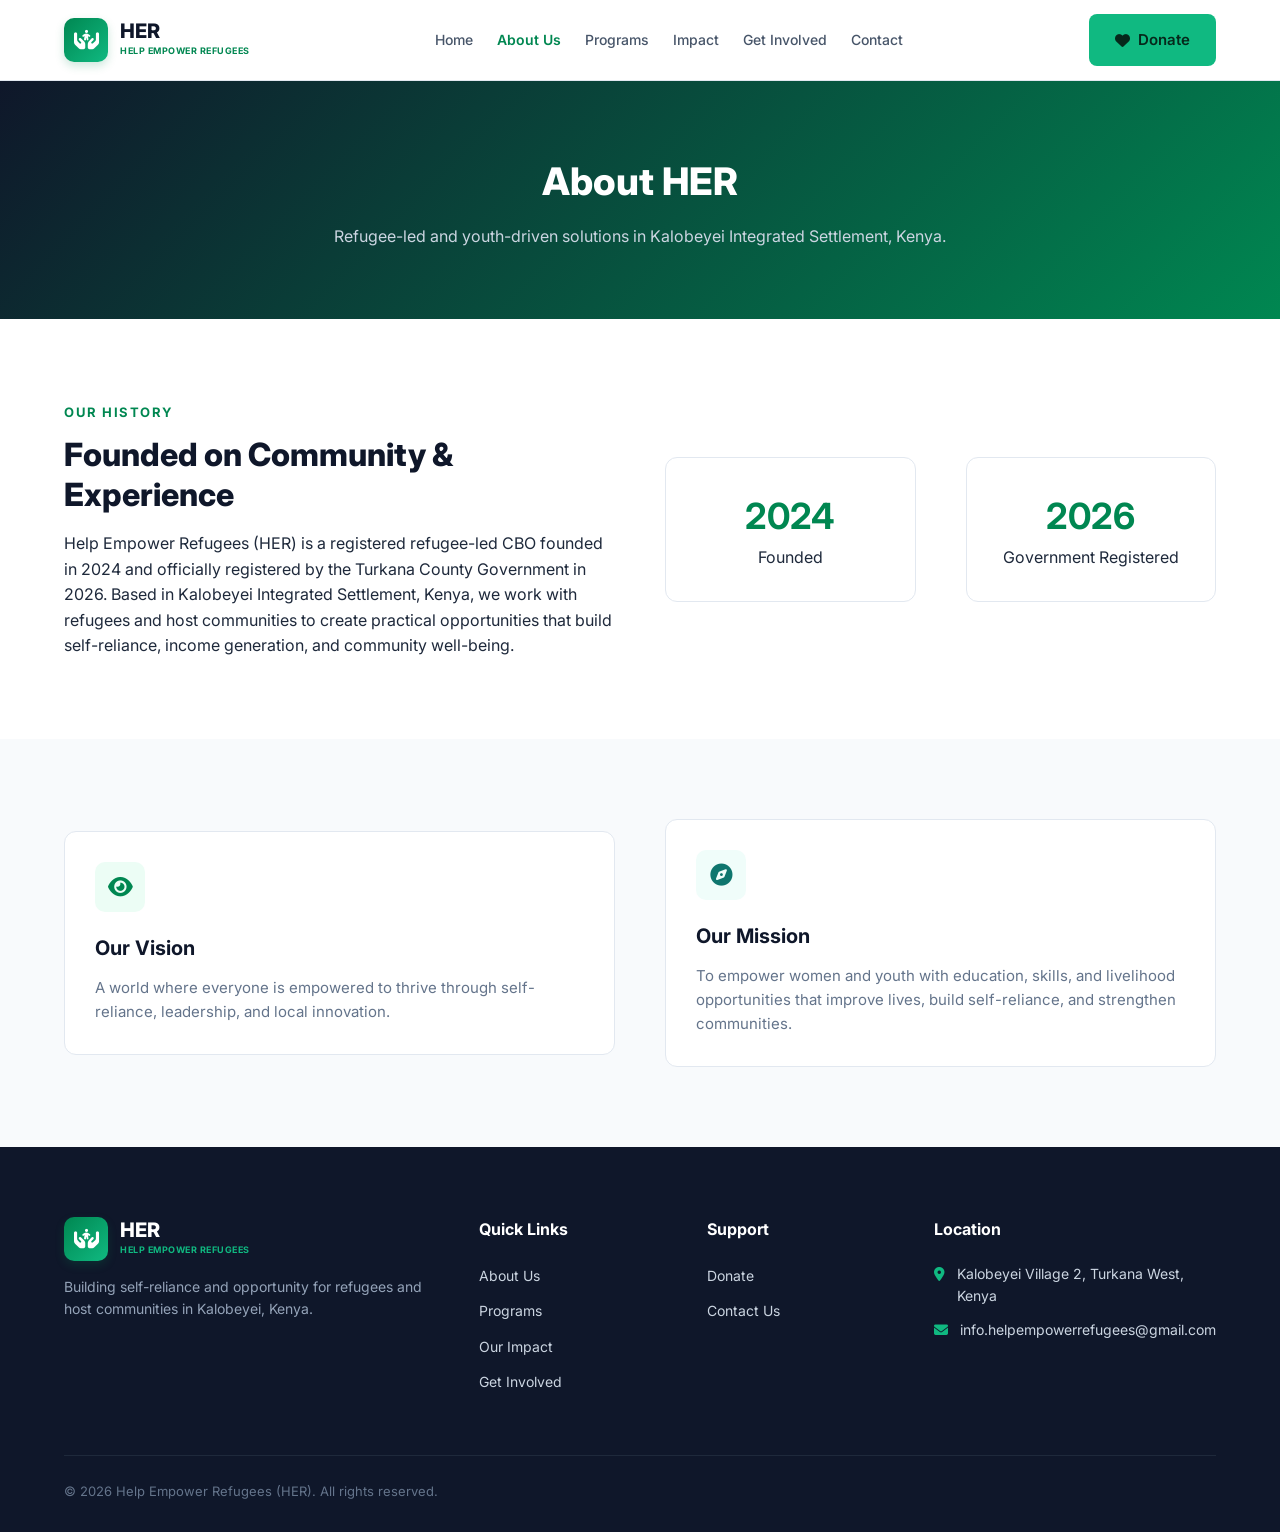
==== about.html @ a3bd5ae7 "Add files via upload New project added" ====
<!DOCTYPE html>
<html lang="en">
<head>
    <meta charset="UTF-8">
    <meta name="viewport" content="width=device-width, initial-scale=1.0">
    <title>About Us | Help Empower Refugees</title>
    <link rel="stylesheet" href="https://cdnjs.cloudflare.com/ajax/libs/font-awesome/6.4.0/css/all.min.css">
    <link href="https://fonts.googleapis.com/css2?family=Inter:wght@300;400;500;600;700;800&display=swap" rel="stylesheet">
    <link rel="stylesheet" href="css.css">
</head>
<body>

    <header class="navbar">
        <div class="container nav-container">
            <a href="index.html" class="logo">
                <div class="logo-icon"><i class="fa-solid fa-hands-holding-child"></i></div>
                <div class="logo-text"><strong>HER</strong><span>Help Empower Refugees</span></div>
            </a>
            <nav class="desktop-nav">
                <a href="index.html">Home</a>
                <a href="about.html" class="active">About Us</a>
                <a href="programs.html">Programs</a>
                <a href="impact.html">Impact</a>
                <a href="join.html">Get Involved</a>
                <a href="contact.html">Contact</a>
            </nav>
            <div class="nav-cta desktop-cta">
                <a href="donate.html" class="btn btn-accent"><i class="fa-solid fa-heart"></i> Donate</a>
            </div>
            <button id="menu-btn" class="menu-btn"><i class="fa-solid fa-bars"></i></button>
        </div>
    </header>

    <main>
        <div class="page-banner">
            <div class="container">
                <h1>About HER</h1>
                <p>Refugee-led and youth-driven solutions in Kalobeyei Integrated Settlement, Kenya.</p>
            </div>
        </div>

        <section class="section">
            <div class="container grid-2">
                <div>
                    <span class="section-label">Our History</span>
                    <h2>Founded on Community & Experience</h2>
                    <p>Help Empower Refugees (HER) is a registered refugee-led CBO founded in 2024 and officially registered by the Turkana County Government in 2026. Based in Kalobeyei Integrated Settlement, Kenya, we work with refugees and host communities to create practical opportunities that build self-reliance, income generation, and community well-being.</p>
                </div>
                <div class="grid-2">
                    <div class="card" style="text-align:center;">
                        <strong style="font-size:36px; color:#008751; display:block;">2024</strong>
                        <span>Founded</span>
                    </div>
                    <div class="card" style="text-align:center;">
                        <strong style="font-size:36px; color:#008751; display:block;">2026</strong>
                        <span>Government Registered</span>
                    </div>
                </div>
            </div>
        </section>

        <section class="section light-section">
            <div class="container grid-2">
                <div class="card">
                    <div class="card-icon green"><i class="fa-solid fa-eye"></i></div>
                    <h3>Our Vision</h3>
                    <p>A world where everyone is empowered to thrive through self-reliance, leadership, and local innovation.</p>
                </div>
                <div class="card">
                    <div class="card-icon teal"><i class="fa-solid fa-compass"></i></div>
                    <h3>Our Mission</h3>
                    <p>To empower women and youth with education, skills, and livelihood opportunities that improve lives, build self-reliance, and strengthen communities.</p>
                </div>
            </div>
        </section>
    </main>

     <footer>
        <div class="container">
            <div class="footer-grid">
                <div class="footer-col">
                    <div class="logo" style="margin-bottom: 15px;">
                        <div class="logo-icon"><i class="fa-solid fa-hands-holding-child"></i></div>
                        <div class="logo-text"><strong style="color:white;">HER</strong><span style="color:#10b981;">Help Empower Refugees</span></div>
                    </div>
                    <p>Building self-reliance and opportunity for refugees and host communities in Kalobeyei, Kenya.</p>
                </div>
                <div class="footer-col">
                    <h4>Quick Links</h4>
                    <ul class="footer-links">
                        <li><a href="about.html">About Us</a></li>
                        <li><a href="programs.html">Programs</a></li>
                        <li><a href="impact.html">Our Impact</a></li>
                        <li><a href="join-us.html">Get Involved</a></li>
                    </ul>
                </div>
                <div class="footer-col">
                    <h4>Support</h4>
                    <ul class="footer-links">
                        <li><a href="donate.html">Donate</a></li>
                        <li><a href="contact.html">Contact Us</a></li>
                    </ul>
                </div>
                <div class="footer-col">
                    <h4>Location</h4>
                    <div class="footer-contact-item"><i class="fa-solid fa-location-dot"></i> Kalobeyei Village 2, Turkana West, Kenya</div>
                    <div class="footer-contact-item"><i class="fa-solid fa-envelope"></i> info.helpempowerrefugees@gmail.com</div>
                </div>
            </div>
            <div class="footer-bottom">
                <p>&copy; 2026 Help Empower Refugees (HER). All rights reserved.</p>
            </div>
        </div>
    </footer>
    <script src="script.js"></script>
</body>
</html>
---- css.css ----
/* =========================================
   HER MULTI-PAGE STYLESHEET
   Theme: Deep Navy (#0f172a), Primary Green (#008751), Teal Accent (#10b981)
========================================= */

* {
    margin: 0;
    padding: 0;
    box-sizing: border-box;
}

html {
    scroll-behavior: smooth;
}

body {
    font-family: "Inter", -apple-system, BlinkMacSystemFont, sans-serif;
    color: #1e293b;
    background: #ffffff;
    line-height: 1.6;
    display: flex;
    flex-direction: column;
    min-height: 100vh;
}

main {
    flex: 1;
}

img {
    max-width: 100%;
    display: block;
}

a {
    text-decoration: none;
    color: inherit;
    transition: all 0.2s ease-in-out;
}

.container {
    width: 90%;
    max-width: 1200px;
    margin: 0 auto;
}

/* ---------- BUTTONS & BADGES ---------- */

.btn {
    display: inline-flex;
    align-items: center;
    justify-content: center;
    gap: 8px;
    padding: 12px 24px;
    border-radius: 8px;
    font-weight: 600;
    font-size: 15px;
    border: 2px solid transparent;
    cursor: pointer;
    transition: all 0.2s ease;
}

.btn-primary {
    background: #008751;
    color: #ffffff;
}

.btn-primary:hover {
    background: #006d41;
}

.btn-accent {
    background: #10b981;
    color: #06281b;
}

.btn-accent:hover {
    background: #059669;
    color: #ffffff;
}

.btn-outline {
    border-color: rgba(255, 255, 255, 0.4);
    color: #ffffff;
}

.btn-outline:hover {
    background: rgba(255, 255, 255, 0.15);
    border-color: #ffffff;
}

.btn-dark {
    background: #0f172a;
    color: #ffffff;
}

.btn-dark:hover {
    background: #1e293b;
}

.badge {
    display: inline-flex;
    align-items: center;
    gap: 8px;
    padding: 6px 14px;
    background: rgba(16, 185, 129, 0.15);
    border: 1px solid rgba(16, 185, 129, 0.3);
    border-radius: 20px;
    color: #a7f3d0;
    font-size: 13px;
    font-weight: 500;
    margin-bottom: 20px;
}

/* ---------- NAVBAR ---------- */

.navbar {
    position: sticky;
    top: 0;
    z-index: 1000;
    background: rgba(255, 255, 255, 0.95);
    backdrop-filter: blur(8px);
    border-bottom: 1px solid #e2e8f0;
}

.nav-container {
    height: 80px;
    display: flex;
    align-items: center;
    justify-content: space-between;
}

.logo {
    display: flex;
    align-items: center;
    gap: 12px;
}

.logo-icon {
    width: 44px;
    height: 44px;
    background: linear-gradient(135deg, #008751, #10b981);
    color: #ffffff;
    border-radius: 10px;
    display: flex;
    align-items: center;
    justify-content: center;
    font-size: 20px;
    box-shadow: 0 4px 10px rgba(0, 135, 81, 0.2);
}

.logo-text strong {
    display: block;
    font-size: 20px;
    font-weight: 800;
    color: #0f172a;
    line-height: 1;
}

.logo-text span {
    display: block;
    font-size: 9px;
    color: #008751;
    text-transform: uppercase;
    font-weight: 700;
    letter-spacing: 0.5px;
    margin-top: 3px;
}

.desktop-nav {
    display: flex;
    gap: 24px;
}

.desktop-nav a {
    font-size: 14px;
    color: #475569;
    font-weight: 500;
    padding: 6px 0;
}

.desktop-nav a:hover,
.desktop-nav a.active {
    color: #008751;
    font-weight: 600;
}

.nav-cta {
    display: flex;
    align-items: center;
    gap: 12px;
}

.menu-btn {
    display: none;
    background: none;
    border: none;
    font-size: 24px;
    color: #0f172a;
    cursor: pointer;
}

.mobile-menu {
    display: none;
    padding: 20px;
    background: #ffffff;
    border-top: 1px solid #e2e8f0;
}

.mobile-menu.active {
    display: flex;
    flex-direction: column;
    gap: 12px;
}

.mobile-menu a {
    font-size: 16px;
    color: #334155;
    padding: 8px 0;
    font-weight: 500;
}

.mobile-menu a.active {
    color: #008751;
    font-weight: 700;
}

/* ---------- PAGE HEADERS & HERO ---------- */

.page-banner {
    background: linear-gradient(135deg, #0f172a 0%, #008751 100%);
    color: #ffffff;
    padding: 70px 0;
    text-align: center;
}

.page-banner h1 {
    font-size: 38px;
    font-weight: 800;
    margin-bottom: 12px;
}

.page-banner p {
    color: #cbd5e1;
    max-width: 650px;
    margin: 0 auto;
    font-size: 16px;
}

.hero {
    position: relative;
    min-height: 80vh;
    display: flex;
    align-items: center;
    color: #ffffff;
    overflow: hidden;
}

.hero-background {
    position: absolute;
    inset: 0;
}

.hero-background img {
    width: 100%;
    height: 100%;
    object-fit: cover;
}

.hero-overlay {
    position: absolute;
    inset: 0;
    background: linear-gradient(135deg, rgba(15, 23, 42, 0.92) 0%, rgba(0, 135, 81, 0.8) 100%);
}

.hero-content {
    position: relative;
    z-index: 2;
    padding: 80px 0;
}

.hero h1 {
    max-width: 800px;
    font-size: clamp(38px, 5.5vw, 60px);
    line-height: 1.15;
    font-weight: 800;
    margin-bottom: 24px;
}

.hero h1 span {
    color: #6ee7b7;
}

.hero p {
    max-width: 650px;
    color: #cbd5e1;
    font-size: 18px;
    margin-bottom: 32px;
}

.hero-buttons {
    display: flex;
    gap: 16px;
    flex-wrap: wrap;
}

/* ---------- SECTIONS ---------- */

.section {
    padding: 80px 0;
}

.light-section {
    background: #f8fafc;
}

.section-heading {
    text-align: center;
    max-width: 700px;
    margin: 0 auto 50px;
}

.section-label {
    color: #008751;
    font-size: 13px;
    font-weight: 700;
    text-transform: uppercase;
    letter-spacing: 1.5px;
}

h2 {
    color: #0f172a;
    font-size: 32px;
    font-weight: 800;
    margin: 10px 0 16px;
    line-height: 1.25;
}

.section-heading p {
    color: #64748b;
    font-size: 16px;
}

.grid-2 {
    display: grid;
    grid-template-columns: repeat(2, 1fr);
    gap: 50px;
    align-items: center;
}

.grid-3 {
    display: grid;
    grid-template-columns: repeat(3, 1fr);
    gap: 30px;
}

.grid-4 {
    display: grid;
    grid-template-columns: repeat(4, 1fr);
    gap: 24px;
}

/* ---------- CARDS & UI COMPONENTS ---------- */

.card {
    background: #ffffff;
    border: 1px solid #e2e8f0;
    border-radius: 12px;
    padding: 30px;
    transition: all 0.3s ease;
}

.card:hover {
    box-shadow: 0 10px 30px rgba(0, 0, 0, 0.08);
    transform: translateY(-4px);
    border-color: #008751;
}

.card-icon {
    width: 50px;
    height: 50px;
    border-radius: 10px;
    display: flex;
    align-items: center;
    justify-content: center;
    font-size: 22px;
    margin-bottom: 20px;
}

.card-icon.green { background: #ecfdf5; color: #008751; }
.card-icon.teal { background: #f0fdfa; color: #0f766e; }
.card-icon.blue { background: #eff6ff; color: #2563eb; }

.card h3 {
    color: #0f172a;
    font-size: 20px;
    margin-bottom: 12px;
}

.card p {
    color: #64748b;
    font-size: 15px;
}

/* ---------- IMPACT STATS ---------- */

.impact-banner {
    background: #0f172a;
    color: #ffffff;
    padding: 60px 0;
}

.stat-item {
    text-align: center;
}

.stat-item strong {
    display: block;
    font-size: 42px;
    font-weight: 800;
    color: #6ee7b7;
    line-height: 1;
    margin-bottom: 8px;
}

.stat-item span {
    color: #94a3b8;
    font-size: 13px;
    text-transform: uppercase;
    letter-spacing: 1px;
    font-weight: 600;
}

/* ---------- DONATION & FORM STYLES ---------- */

.form-box {
    background: #ffffff;
    border: 1px solid #e2e8f0;
    border-radius: 12px;
    padding: 32px;
    box-shadow: 0 4px 20px rgba(0,0,0,0.05);
}

.form-group {
    margin-bottom: 20px;
}

.form-group label {
    display: block;
    font-size: 14px;
    font-weight: 600;
    color: #334155;
    margin-bottom: 8px;
}

.form-control {
    width: 100%;
    padding: 12px 16px;
    border: 1px solid #cbd5e1;
    border-radius: 8px;
    font-family: inherit;
    font-size: 15px;
    transition: border-color 0.2s;
}

.form-control:focus {
    outline: none;
    border-color: #008751;
}

.donation-presets {
    display: grid;
    grid-template-columns: repeat(4, 1fr);
    gap: 12px;
    margin-bottom: 20px;
}

.preset-btn {
    padding: 12px;
    border: 1px solid #cbd5e1;
    background: #ffffff;
    border-radius: 8px;
    font-weight: 700;
    cursor: pointer;
    transition: all 0.2s;
}

.preset-btn:hover,
.preset-btn.active {
    background: #008751;
    color: #ffffff;
    border-color: #008751;
}

/* ---------- FOOTER ---------- */

footer {
    background: #0f172a;
    color: #ffffff;
    padding: 70px 0 30px;
    margin-top: auto;
}

.footer-grid {
    display: grid;
    grid-template-columns: 2fr 1fr 1fr 1.5fr;
    gap: 40px;
    margin-bottom: 50px;
}

.footer-col h4 {
    color: #ffffff;
    font-size: 16px;
    margin-bottom: 20px;
}

.footer-col p {
    color: #94a3b8;
    font-size: 14px;
    margin-top: 12px;
}

.footer-links {
    list-style: none;
}

.footer-links li {
    margin-bottom: 10px;
}

.footer-links a {
    color: #cbd5e1;
    font-size: 14px;
}

.footer-links a:hover {
    color: #6ee7b7;
}

.footer-contact-item {
    display: flex;
    gap: 12px;
    color: #cbd5e1;
    font-size: 14px;
    margin-bottom: 12px;
}

.footer-contact-item i {
    color: #10b981;
    margin-top: 4px;
}

.footer-bottom {
    border-top: 1px solid #1e293b;
    padding-top: 25px;
    display: flex;
    justify-content: space-between;
    font-size: 13px;
    color: #64748b;
}

/* ---------- RESPONSIVE DESIGN ---------- */

@media (max-width: 992px) {
    .grid-4 { grid-template-columns: repeat(2, 1fr); }
    .grid-3 { grid-template-columns: repeat(2, 1fr); }
    .grid-2 { grid-template-columns: 1fr; }
    .footer-grid { grid-template-columns: 1fr 1fr; }
}

@media (max-width: 768px) {
    .desktop-nav, .desktop-cta { display: none; }
    .menu-btn { display: block; }
    .grid-3, .grid-2 { grid-template-columns: 1fr; }
    .footer-grid { grid-template-columns: 1fr; }
    .hero-buttons { flex-direction: column; }
    .hero-buttons .btn { width: 100%; }
    .donation-presets { grid-template-columns: repeat(2, 1fr); }
}
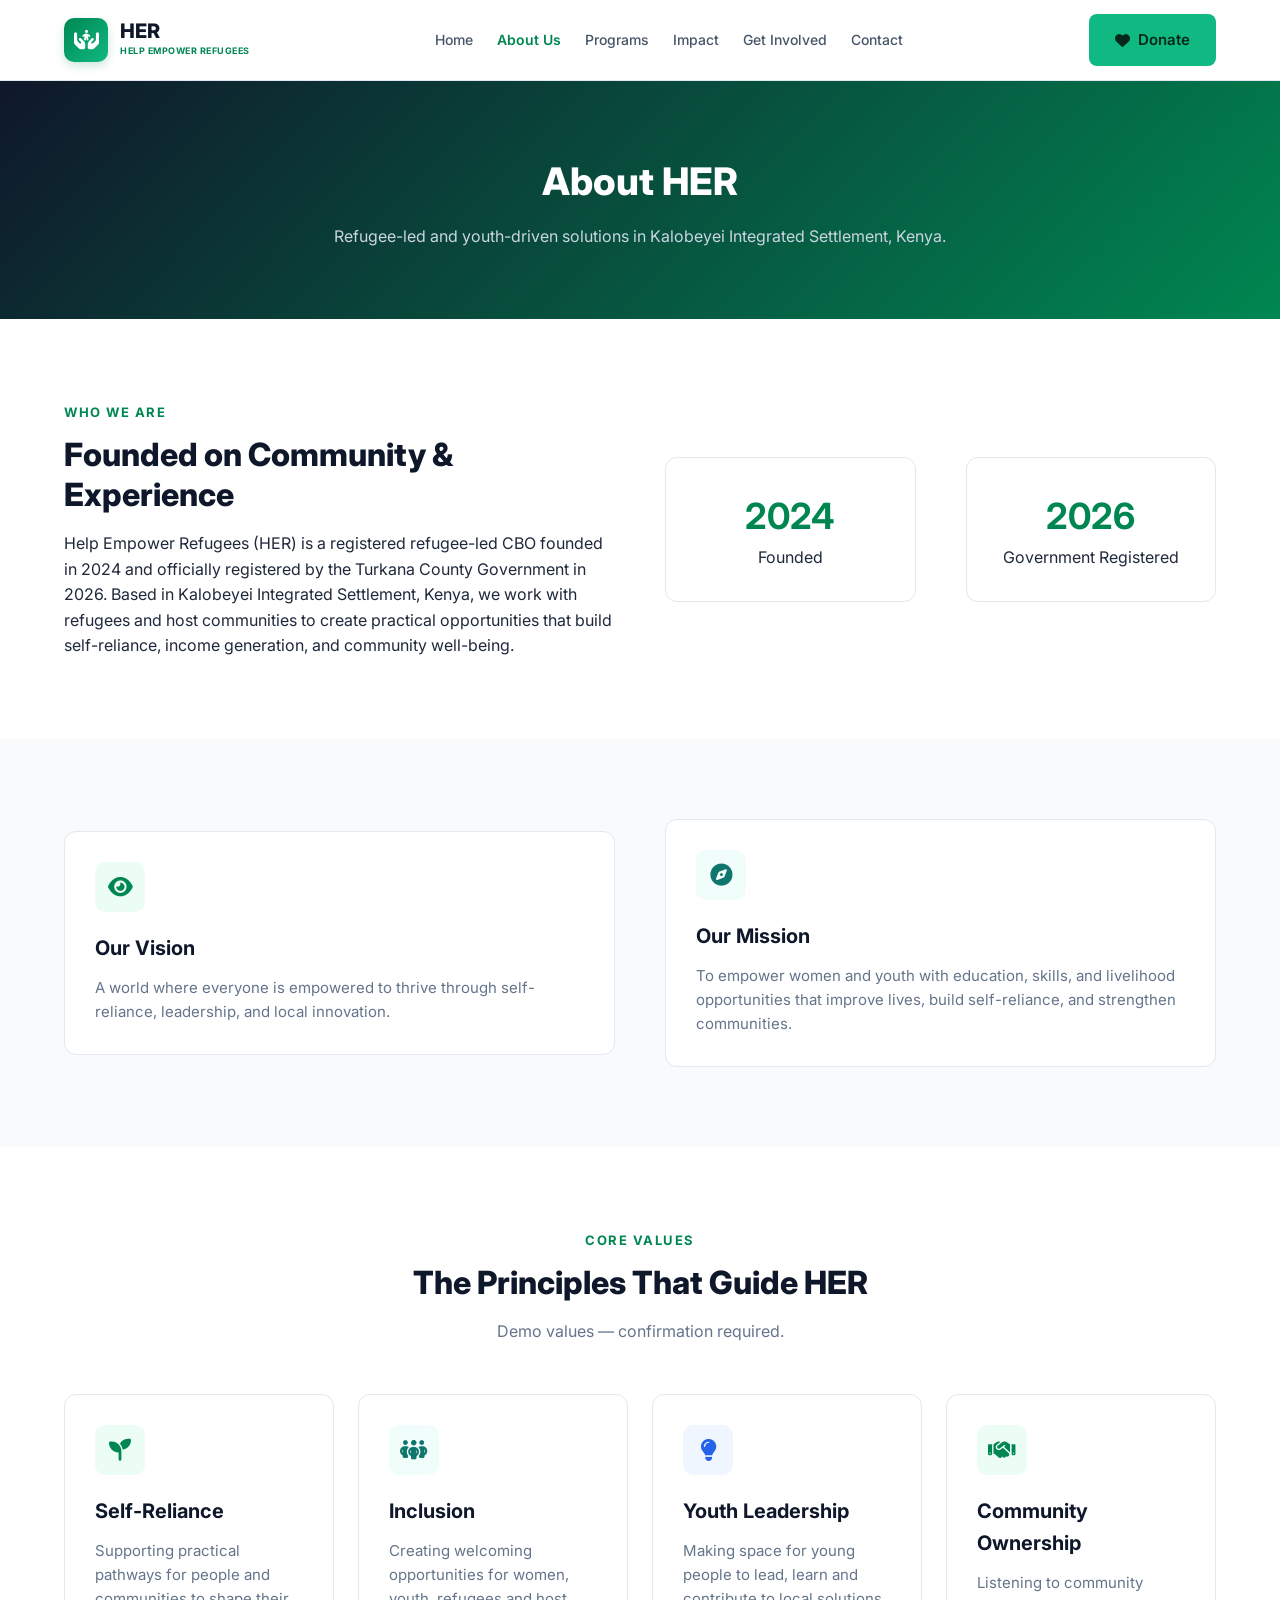
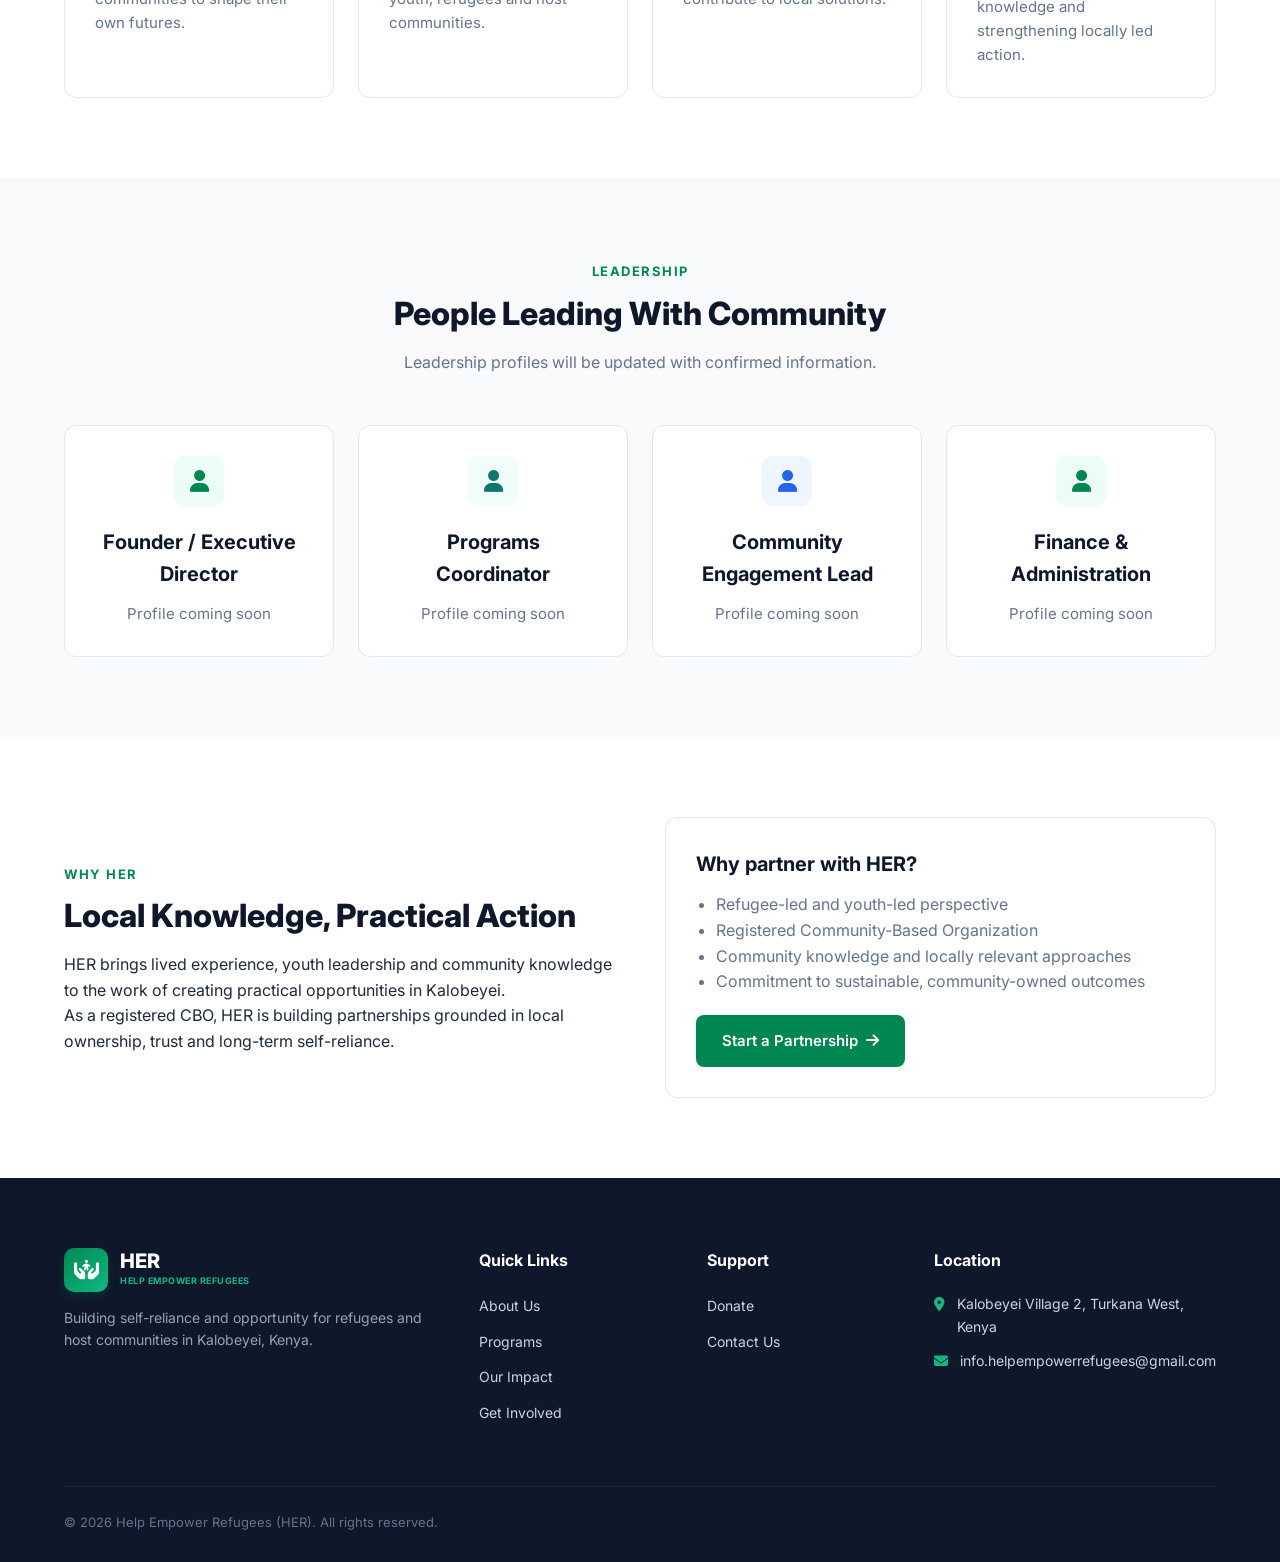
==== commit 6e626ba5: "Updated about page sections" ====
--- a/about.html
+++ b/about.html
@@ -42,8 +42,8 @@
         <section class="section">
             <div class="container grid-2">
                 <div>
-                    <span class="section-label">Our History</span>
-                    <h2>Founded on Community & Experience</h2>
+                    <span class="section-label">Who We Are</span>
+                    <h2>Founded on Community & Experience</h2>
                     <p>Help Empower Refugees (HER) is a registered refugee-led CBO founded in 2024 and officially registered by the Turkana County Government in 2026. Based in Kalobeyei Integrated Settlement, Kenya, we work with refugees and host communities to create practical opportunities that build self-reliance, income generation, and community well-being.</p>
                 </div>
                 <div class="grid-2">
@@ -59,7 +59,7 @@
             </div>
         </section>
 
-        <section class="section light-section">
+        <section class="section light-section">
             <div class="container grid-2">
                 <div class="card">
                     <div class="card-icon green"><i class="fa-solid fa-eye"></i></div>
@@ -72,8 +72,61 @@
                     <p>To empower women and youth with education, skills, and livelihood opportunities that improve lives, build self-reliance, and strengthen communities.</p>
                 </div>
             </div>
-        </section>
-    </main>
+        </section>
+
+        <section class="section">
+            <div class="container">
+                <div class="section-heading">
+                    <span class="section-label">Core Values</span>
+                    <h2>The Principles That Guide HER</h2>
+                    <p>Demo values — confirmation required.</p>
+                </div>
+                <div class="grid-4">
+                    <article class="card"><div class="card-icon green"><i class="fa-solid fa-seedling"></i></div><h3>Self-Reliance</h3><p>Supporting practical pathways for people and communities to shape their own futures.</p></article>
+                    <article class="card"><div class="card-icon teal"><i class="fa-solid fa-people-group"></i></div><h3>Inclusion</h3><p>Creating welcoming opportunities for women, youth, refugees and host communities.</p></article>
+                    <article class="card"><div class="card-icon blue"><i class="fa-solid fa-lightbulb"></i></div><h3>Youth Leadership</h3><p>Making space for young people to lead, learn and contribute to local solutions.</p></article>
+                    <article class="card"><div class="card-icon green"><i class="fa-solid fa-handshake"></i></div><h3>Community Ownership</h3><p>Listening to community knowledge and strengthening locally led action.</p></article>
+                </div>
+            </div>
+        </section>
+
+        <section class="section light-section">
+            <div class="container">
+                <div class="section-heading">
+                    <span class="section-label">Leadership</span>
+                    <h2>People Leading With Community</h2>
+                    <p>Leadership profiles will be updated with confirmed information.</p>
+                </div>
+                <div class="grid-4">
+                    <article class="card" style="text-align:center;"><div class="card-icon green" style="margin:0 auto 20px;"><i class="fa-solid fa-user"></i></div><h3>Founder / Executive Director</h3><p>Profile coming soon</p></article>
+                    <article class="card" style="text-align:center;"><div class="card-icon teal" style="margin:0 auto 20px;"><i class="fa-solid fa-user"></i></div><h3>Programs Coordinator</h3><p>Profile coming soon</p></article>
+                    <article class="card" style="text-align:center;"><div class="card-icon blue" style="margin:0 auto 20px;"><i class="fa-solid fa-user"></i></div><h3>Community Engagement Lead</h3><p>Profile coming soon</p></article>
+                    <article class="card" style="text-align:center;"><div class="card-icon green" style="margin:0 auto 20px;"><i class="fa-solid fa-user"></i></div><h3>Finance &amp; Administration</h3><p>Profile coming soon</p></article>
+                </div>
+            </div>
+        </section>
+
+        <section class="section">
+            <div class="container grid-2">
+                <div>
+                    <span class="section-label">Why HER</span>
+                    <h2>Local Knowledge, Practical Action</h2>
+                    <p>HER brings lived experience, youth leadership and community knowledge to the work of creating practical opportunities in Kalobeyei.</p>
+                    <p>As a registered CBO, HER is building partnerships grounded in local ownership, trust and long-term self-reliance.</p>
+                </div>
+                <div class="card">
+                    <h3>Why partner with HER?</h3>
+                    <ul style="padding-left:20px; color:#64748b;">
+                        <li>Refugee-led and youth-led perspective</li>
+                        <li>Registered Community-Based Organization</li>
+                        <li>Community knowledge and locally relevant approaches</li>
+                        <li>Commitment to sustainable, community-owned outcomes</li>
+                    </ul>
+                    <a href="contact.html" class="btn btn-primary" style="margin-top:20px;">Start a Partnership <i class="fa-solid fa-arrow-right"></i></a>
+                </div>
+            </div>
+        </section>
+    </main>
 
      <footer>
         <div class="container">
@@ -114,4 +167,4 @@
     </footer>
     <script src="script.js"></script>
 </body>
-</html>+</html>
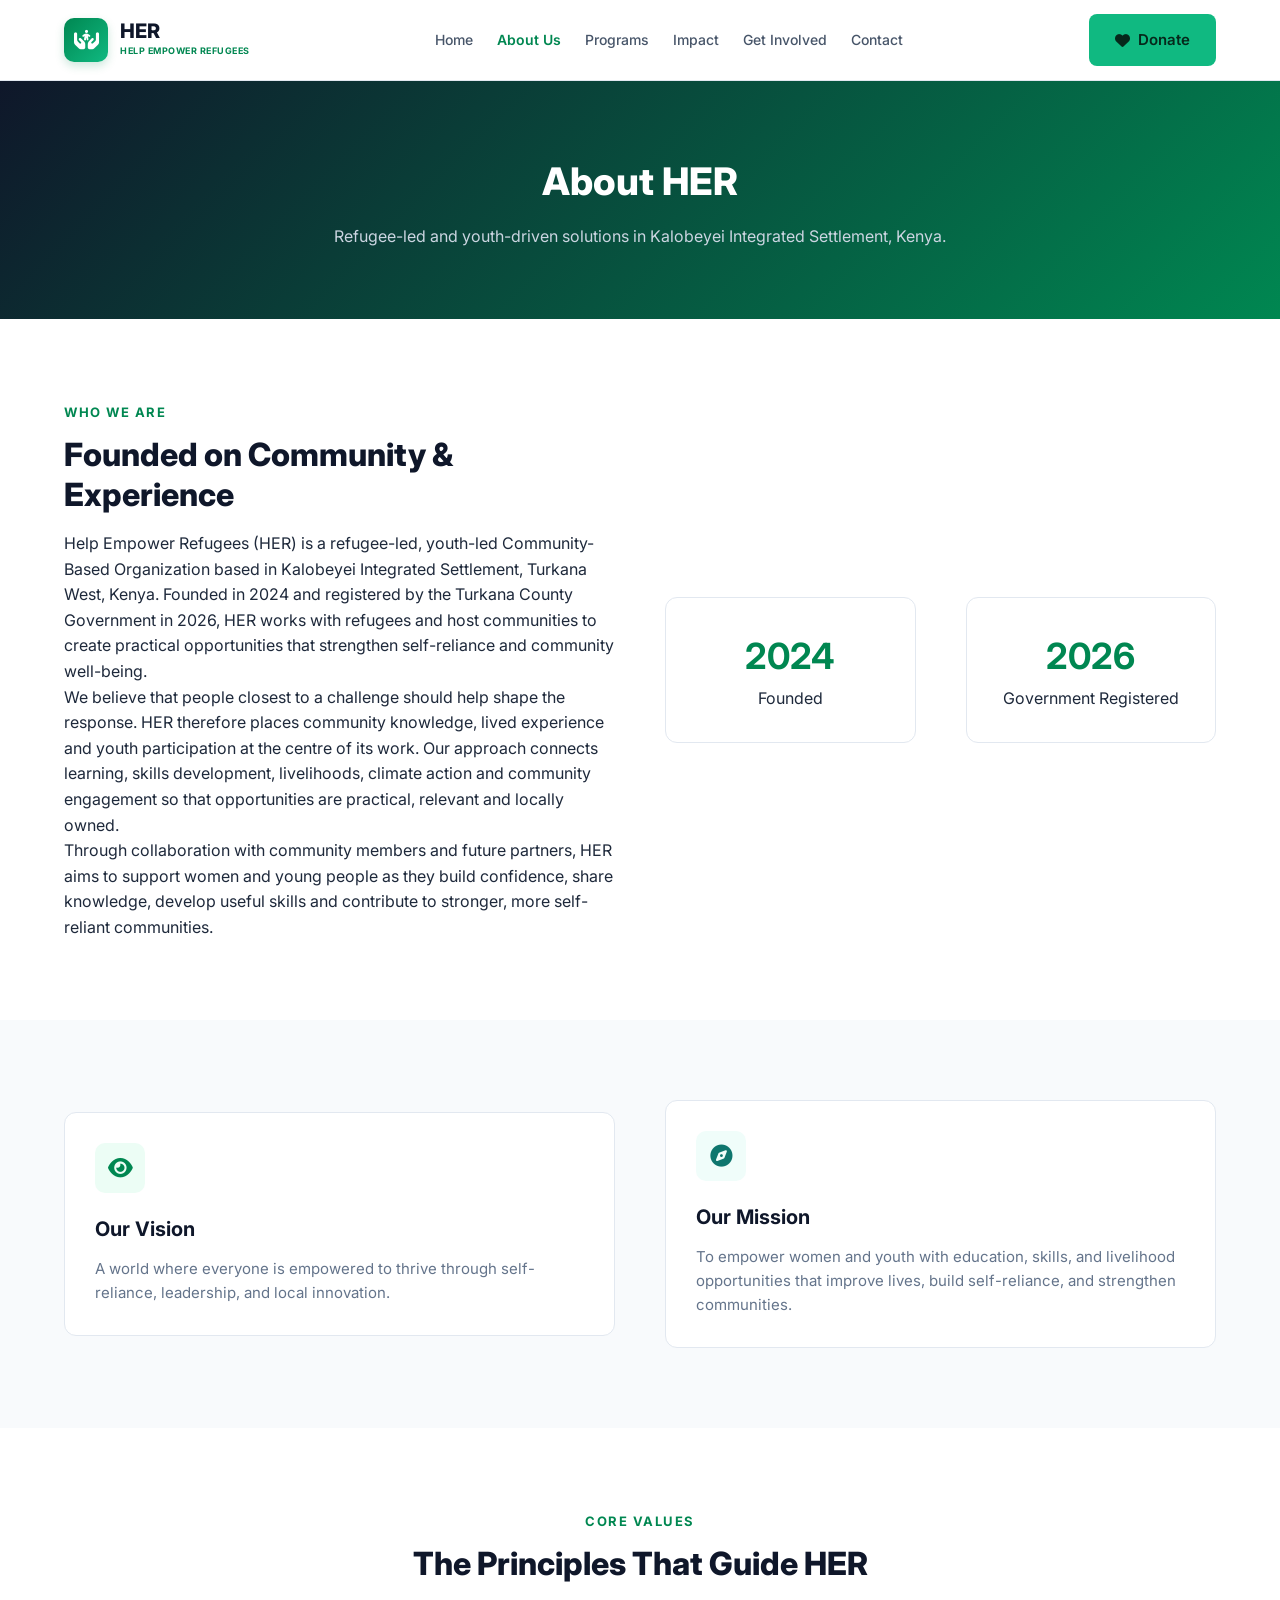
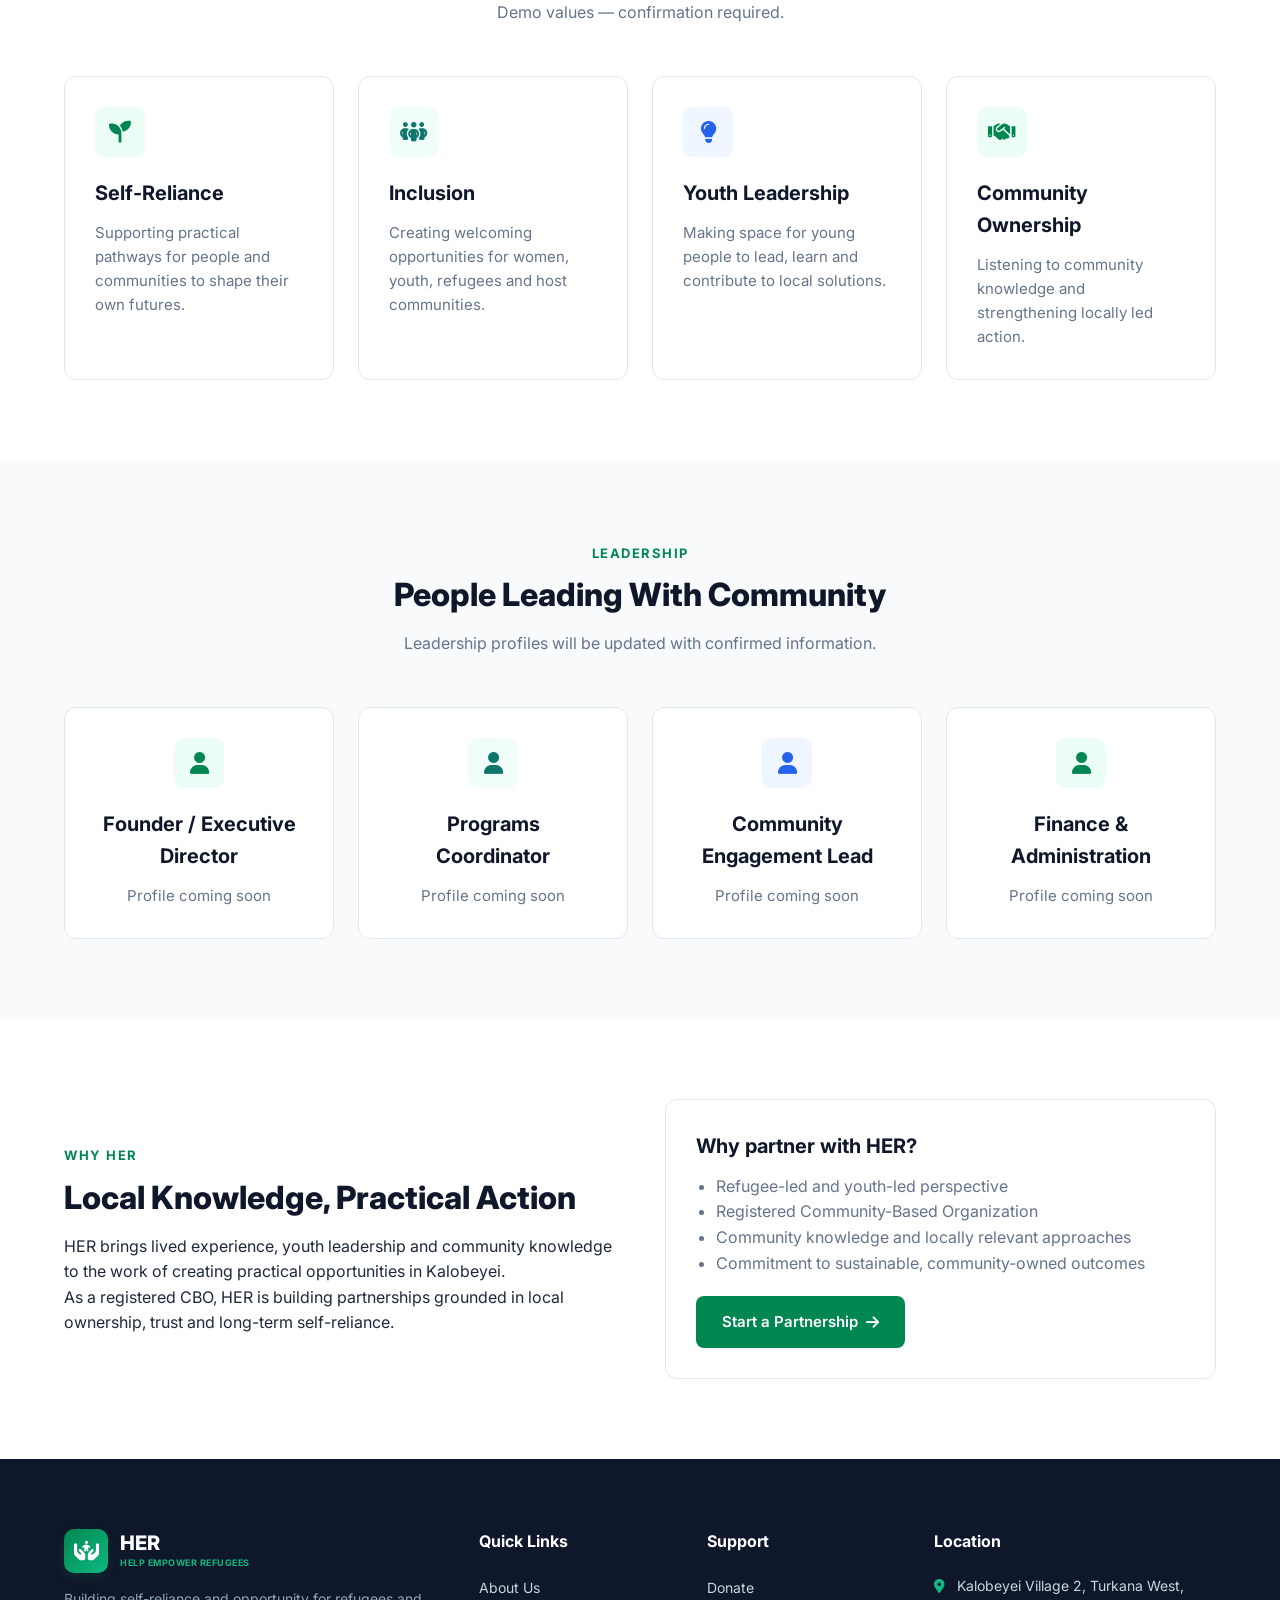
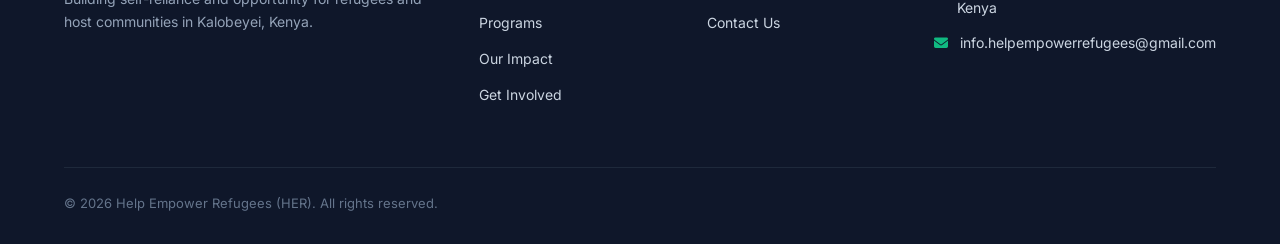
==== commit 2e0fdd3c: "increase about page content" ====
--- a/about.html
+++ b/about.html
@@ -44,7 +44,9 @@
                 <div>
                     <span class="section-label">Who We Are</span>
                     <h2>Founded on Community & Experience</h2>
-                    <p>Help Empower Refugees (HER) is a registered refugee-led CBO founded in 2024 and officially registered by the Turkana County Government in 2026. Based in Kalobeyei Integrated Settlement, Kenya, we work with refugees and host communities to create practical opportunities that build self-reliance, income generation, and community well-being.</p>
+                    <p>Help Empower Refugees (HER) is a refugee-led, youth-led Community-Based Organization based in Kalobeyei Integrated Settlement, Turkana West, Kenya. Founded in 2024 and registered by the Turkana County Government in 2026, HER works with refugees and host communities to create practical opportunities that strengthen self-reliance and community well-being.</p>
+                    <p>We believe that people closest to a challenge should help shape the response. HER therefore places community knowledge, lived experience and youth participation at the centre of its work. Our approach connects learning, skills development, livelihoods, climate action and community engagement so that opportunities are practical, relevant and locally owned.</p>
+                    <p>Through collaboration with community members and future partners, HER aims to support women and young people as they build confidence, share knowledge, develop useful skills and contribute to stronger, more self-reliant communities.</p>
                 </div>
                 <div class="grid-2">
                     <div class="card" style="text-align:center;">
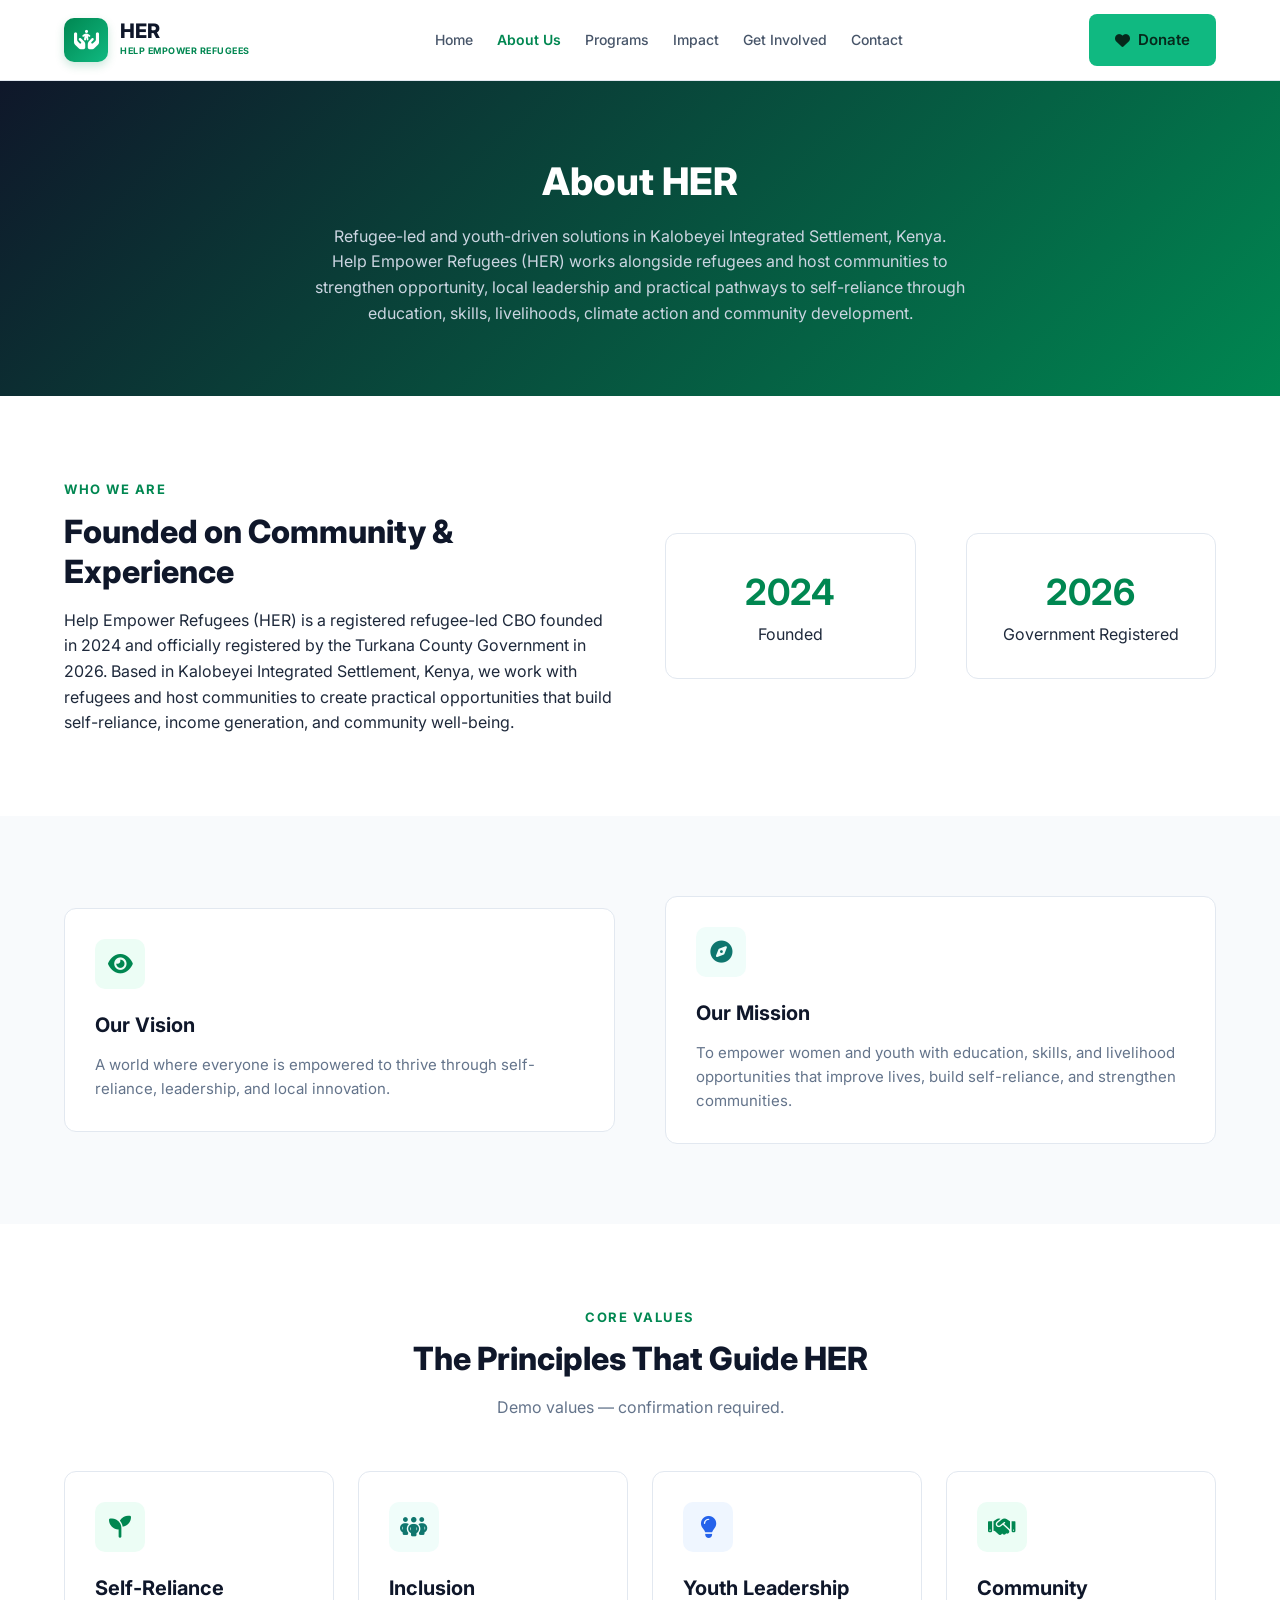
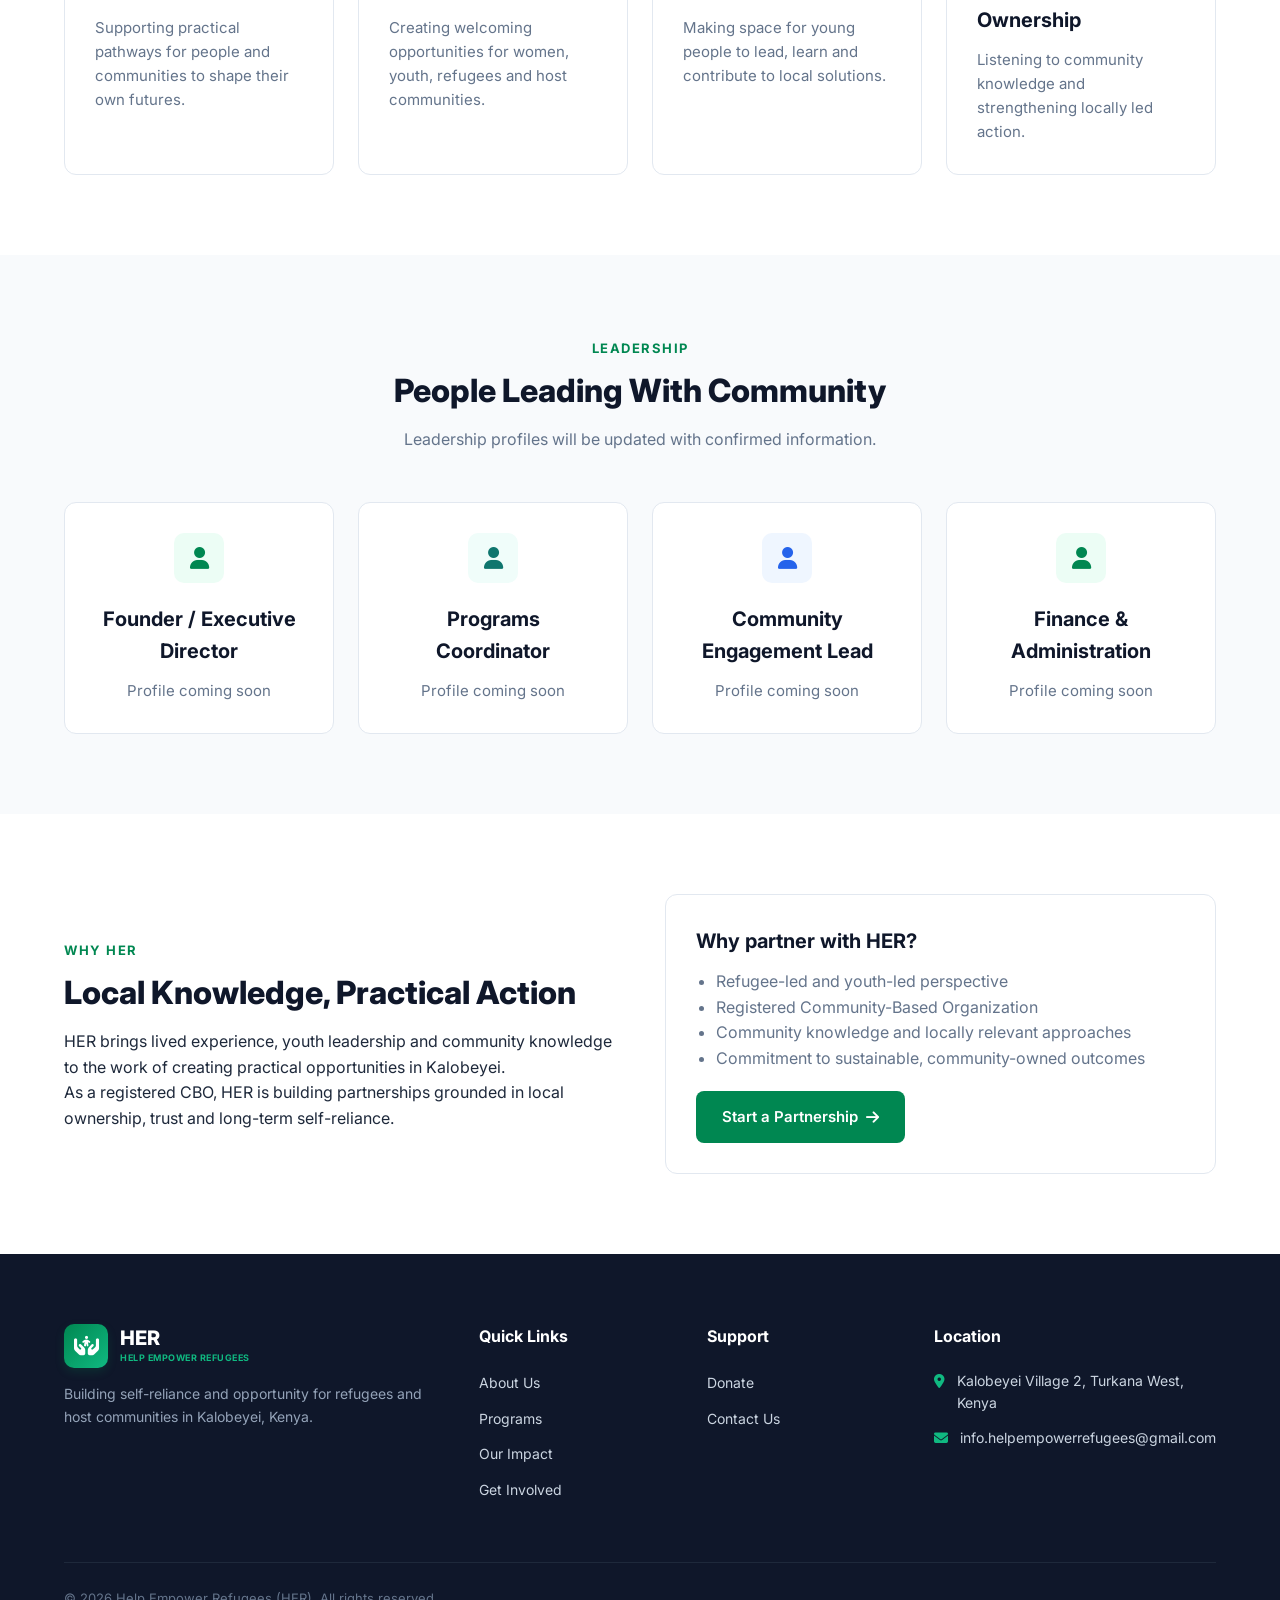
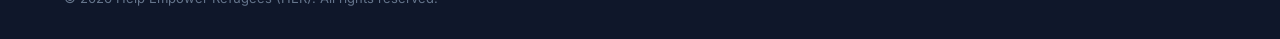
==== commit ff4b14dc: "revert and correct content increment in about page" ====
--- a/about.html
+++ b/about.html
@@ -34,8 +34,9 @@
     <main>
         <div class="page-banner">
             <div class="container">
-                <h1>About HER</h1>
-                <p>Refugee-led and youth-driven solutions in Kalobeyei Integrated Settlement, Kenya.</p>
+                <h1>About HER</h1>
+                <p>Refugee-led and youth-driven solutions in Kalobeyei Integrated Settlement, Kenya.</p>
+                <p>Help Empower Refugees (HER) works alongside refugees and host communities to strengthen opportunity, local leadership and practical pathways to self-reliance through education, skills, livelihoods, climate action and community development.</p>
             </div>
         </div>
 
@@ -44,9 +45,7 @@
                 <div>
                     <span class="section-label">Who We Are</span>
                     <h2>Founded on Community & Experience</h2>
-                    <p>Help Empower Refugees (HER) is a refugee-led, youth-led Community-Based Organization based in Kalobeyei Integrated Settlement, Turkana West, Kenya. Founded in 2024 and registered by the Turkana County Government in 2026, HER works with refugees and host communities to create practical opportunities that strengthen self-reliance and community well-being.</p>
-                    <p>We believe that people closest to a challenge should help shape the response. HER therefore places community knowledge, lived experience and youth participation at the centre of its work. Our approach connects learning, skills development, livelihoods, climate action and community engagement so that opportunities are practical, relevant and locally owned.</p>
-                    <p>Through collaboration with community members and future partners, HER aims to support women and young people as they build confidence, share knowledge, develop useful skills and contribute to stronger, more self-reliant communities.</p>
+                    <p>Help Empower Refugees (HER) is a registered refugee-led CBO founded in 2024 and officially registered by the Turkana County Government in 2026. Based in Kalobeyei Integrated Settlement, Kenya, we work with refugees and host communities to create practical opportunities that build self-reliance, income generation, and community well-being.</p>
                 </div>
                 <div class="grid-2">
                     <div class="card" style="text-align:center;">
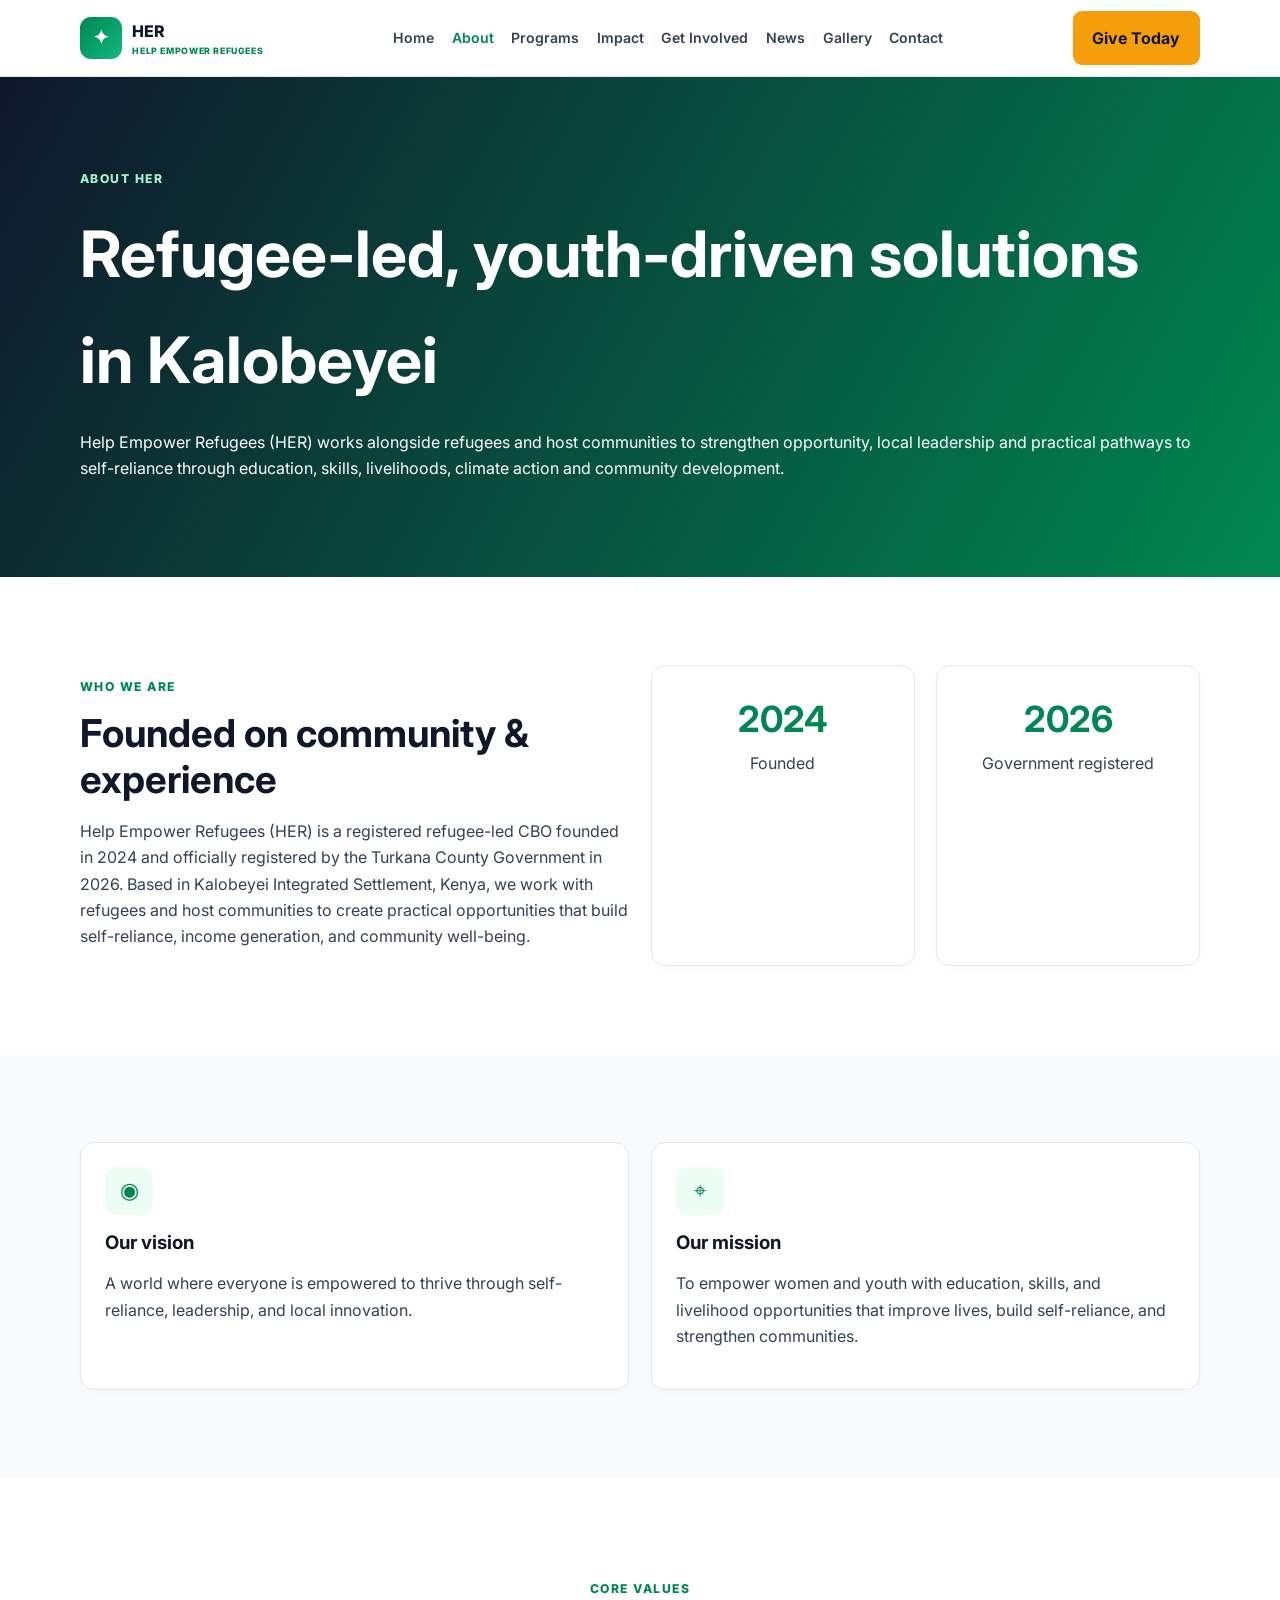
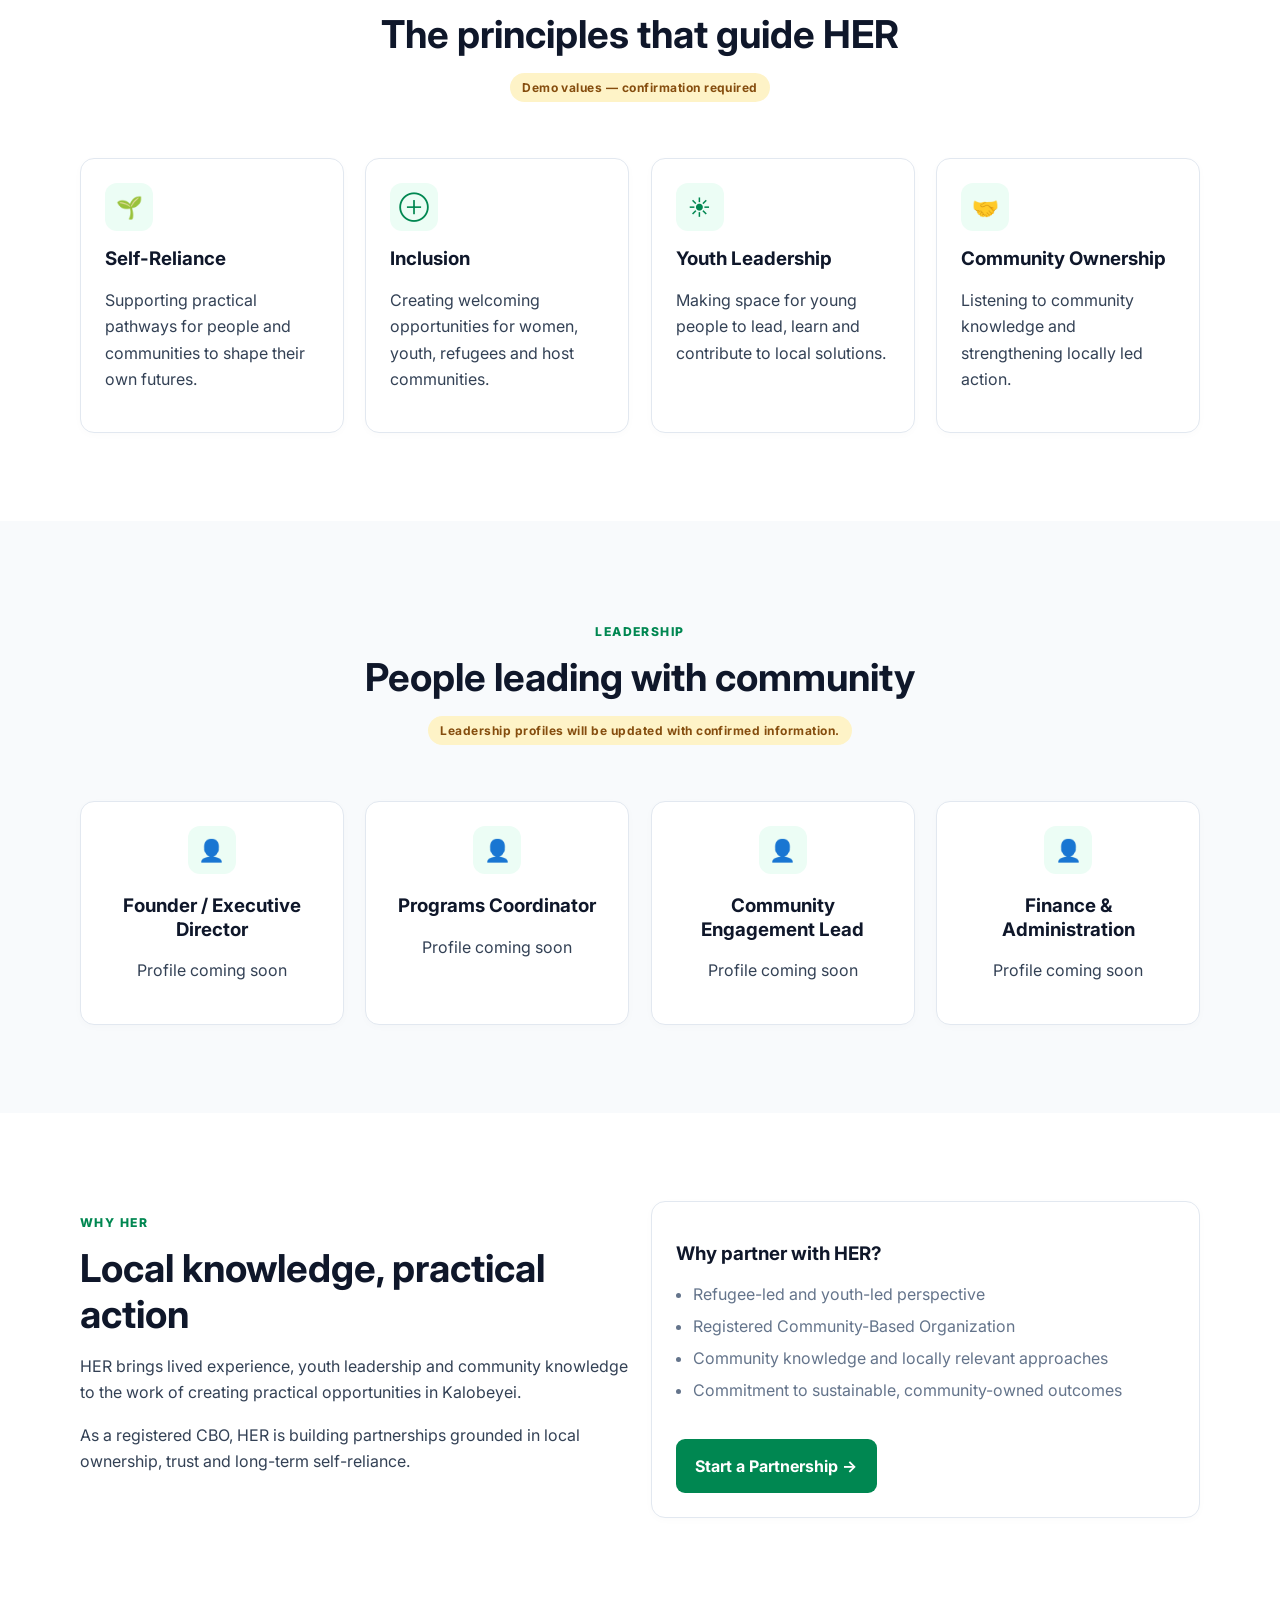
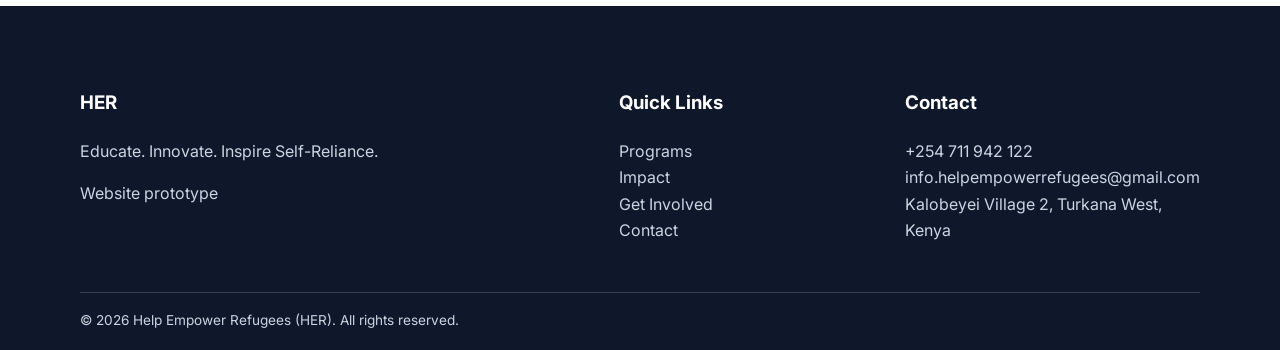
==== commit f0ee15ae: "Finish migrating all pages to the current design system; remove legacy files - about.html and contac" ====
--- a/about.html
+++ b/about.html
@@ -1,171 +1,156 @@
-<!DOCTYPE html>
-<html lang="en">
-<head>
-    <meta charset="UTF-8">
-    <meta name="viewport" content="width=device-width, initial-scale=1.0">
-    <title>About Us | Help Empower Refugees</title>
-    <link rel="stylesheet" href="https://cdnjs.cloudflare.com/ajax/libs/font-awesome/6.4.0/css/all.min.css">
-    <link href="https://fonts.googleapis.com/css2?family=Inter:wght@300;400;500;600;700;800&display=swap" rel="stylesheet">
-    <link rel="stylesheet" href="css.css">
-</head>
-<body>
-
-    <header class="navbar">
-        <div class="container nav-container">
-            <a href="index.html" class="logo">
-                <div class="logo-icon"><i class="fa-solid fa-hands-holding-child"></i></div>
-                <div class="logo-text"><strong>HER</strong><span>Help Empower Refugees</span></div>
-            </a>
-            <nav class="desktop-nav">
-                <a href="index.html">Home</a>
-                <a href="about.html" class="active">About Us</a>
-                <a href="programs.html">Programs</a>
-                <a href="impact.html">Impact</a>
-                <a href="join.html">Get Involved</a>
-                <a href="contact.html">Contact</a>
-            </nav>
-            <div class="nav-cta desktop-cta">
-                <a href="donate.html" class="btn btn-accent"><i class="fa-solid fa-heart"></i> Donate</a>
-            </div>
-            <button id="menu-btn" class="menu-btn"><i class="fa-solid fa-bars"></i></button>
-        </div>
-    </header>
-
-    <main>
-        <div class="page-banner">
-            <div class="container">
-                <h1>About HER</h1>
-                <p>Refugee-led and youth-driven solutions in Kalobeyei Integrated Settlement, Kenya.</p>
-                <p>Help Empower Refugees (HER) works alongside refugees and host communities to strengthen opportunity, local leadership and practical pathways to self-reliance through education, skills, livelihoods, climate action and community development.</p>
-            </div>
-        </div>
-
-        <section class="section">
-            <div class="container grid-2">
-                <div>
-                    <span class="section-label">Who We Are</span>
-                    <h2>Founded on Community & Experience</h2>
-                    <p>Help Empower Refugees (HER) is a registered refugee-led CBO founded in 2024 and officially registered by the Turkana County Government in 2026. Based in Kalobeyei Integrated Settlement, Kenya, we work with refugees and host communities to create practical opportunities that build self-reliance, income generation, and community well-being.</p>
-                </div>
-                <div class="grid-2">
-                    <div class="card" style="text-align:center;">
-                        <strong style="font-size:36px; color:#008751; display:block;">2024</strong>
-                        <span>Founded</span>
-                    </div>
-                    <div class="card" style="text-align:center;">
-                        <strong style="font-size:36px; color:#008751; display:block;">2026</strong>
-                        <span>Government Registered</span>
-                    </div>
-                </div>
-            </div>
-        </section>
-
-        <section class="section light-section">
-            <div class="container grid-2">
-                <div class="card">
-                    <div class="card-icon green"><i class="fa-solid fa-eye"></i></div>
-                    <h3>Our Vision</h3>
-                    <p>A world where everyone is empowered to thrive through self-reliance, leadership, and local innovation.</p>
-                </div>
-                <div class="card">
-                    <div class="card-icon teal"><i class="fa-solid fa-compass"></i></div>
-                    <h3>Our Mission</h3>
-                    <p>To empower women and youth with education, skills, and livelihood opportunities that improve lives, build self-reliance, and strengthen communities.</p>
-                </div>
-            </div>
-        </section>
+<!doctype html>
+<html lang="en">
+<head>
+<meta charset="utf-8">
+<meta name="viewport" content="width=device-width,initial-scale=1">
+<title>About HER | Help Empower Refugees</title>
+<meta name="description" content="Help Empower Refugees (HER) is a refugee-led, youth-led community-based organization in Kalobeyei Integrated Settlement, Turkana County, Kenya.">
+<link href="https://fonts.googleapis.com/css2?family=Inter:wght@400;600;700;800&display=swap" rel="stylesheet">
+<link rel="stylesheet" href="css/style.css">
+<link rel="stylesheet" href="css/responsive.css">
+<link rel="stylesheet" href="css/animations.css">
+</head>
+<body>
+<a class="skip-link" href="#main">Skip to content</a>
+<header class="site-header">
+<div class="container nav-wrap">
+<a class="brand" href="index.html"><span class="brand-mark">&#10022;</span><span>HER<small>HELP EMPOWER REFUGEES</small></span></a>
+<button class="menu-toggle" aria-expanded="false" aria-label="Open navigation">&#9776;</button>
+<nav class="nav-links" aria-label="Main navigation">
+<a href="index.html">Home</a>
+<a href="about.html">About</a>
+<a href="programs.html">Programs</a>
+<a href="impact.html">Impact</a>
+<a href="get-involved.html">Get Involved</a>
+<a href="news.html">News</a>
+<a href="gallery.html">Gallery</a>
+<a href="contact.html">Contact</a>
+</nav>
+<a class="btn btn-accent nav-give" href="give.html">Give Today</a>
+</div>
+</header>
 
-        <section class="section">
-            <div class="container">
-                <div class="section-heading">
-                    <span class="section-label">Core Values</span>
-                    <h2>The Principles That Guide HER</h2>
-                    <p>Demo values — confirmation required.</p>
-                </div>
-                <div class="grid-4">
-                    <article class="card"><div class="card-icon green"><i class="fa-solid fa-seedling"></i></div><h3>Self-Reliance</h3><p>Supporting practical pathways for people and communities to shape their own futures.</p></article>
-                    <article class="card"><div class="card-icon teal"><i class="fa-solid fa-people-group"></i></div><h3>Inclusion</h3><p>Creating welcoming opportunities for women, youth, refugees and host communities.</p></article>
-                    <article class="card"><div class="card-icon blue"><i class="fa-solid fa-lightbulb"></i></div><h3>Youth Leadership</h3><p>Making space for young people to lead, learn and contribute to local solutions.</p></article>
-                    <article class="card"><div class="card-icon green"><i class="fa-solid fa-handshake"></i></div><h3>Community Ownership</h3><p>Listening to community knowledge and strengthening locally led action.</p></article>
-                </div>
-            </div>
-        </section>
+<main id="main">
+<section class="page-hero">
+<div class="container">
+<p class="kicker" style="color:#a7f3d0">About HER</p>
+<h1>Refugee-led, youth-driven solutions in Kalobeyei</h1>
+<p>Help Empower Refugees (HER) works alongside refugees and host communities to strengthen opportunity, local leadership and practical pathways to self-reliance through education, skills, livelihoods, climate action and community development.</p>
+</div>
+</section>
 
-        <section class="section light-section">
-            <div class="container">
-                <div class="section-heading">
-                    <span class="section-label">Leadership</span>
-                    <h2>People Leading With Community</h2>
-                    <p>Leadership profiles will be updated with confirmed information.</p>
-                </div>
-                <div class="grid-4">
-                    <article class="card" style="text-align:center;"><div class="card-icon green" style="margin:0 auto 20px;"><i class="fa-solid fa-user"></i></div><h3>Founder / Executive Director</h3><p>Profile coming soon</p></article>
-                    <article class="card" style="text-align:center;"><div class="card-icon teal" style="margin:0 auto 20px;"><i class="fa-solid fa-user"></i></div><h3>Programs Coordinator</h3><p>Profile coming soon</p></article>
-                    <article class="card" style="text-align:center;"><div class="card-icon blue" style="margin:0 auto 20px;"><i class="fa-solid fa-user"></i></div><h3>Community Engagement Lead</h3><p>Profile coming soon</p></article>
-                    <article class="card" style="text-align:center;"><div class="card-icon green" style="margin:0 auto 20px;"><i class="fa-solid fa-user"></i></div><h3>Finance &amp; Administration</h3><p>Profile coming soon</p></article>
-                </div>
-            </div>
-        </section>
+<section class="section">
+<div class="container grid cols-2">
+<div>
+<p class="kicker">Who we are</p>
+<h2>Founded on community &amp; experience</h2>
+<p>Help Empower Refugees (HER) is a registered refugee-led CBO founded in 2024 and officially registered by the Turkana County Government in 2026. Based in Kalobeyei Integrated Settlement, Kenya, we work with refugees and host communities to create practical opportunities that build self-reliance, income generation, and community well-being.</p>
+</div>
+<div class="grid cols-2">
+<div class="card" style="text-align:center;">
+<strong style="font-size:36px;color:var(--primary);display:block;">2024</strong>
+<span>Founded</span>
+</div>
+<div class="card" style="text-align:center;">
+<strong style="font-size:36px;color:var(--primary);display:block;">2026</strong>
+<span>Government registered</span>
+</div>
+</div>
+</div>
+</section>
 
-        <section class="section">
-            <div class="container grid-2">
-                <div>
-                    <span class="section-label">Why HER</span>
-                    <h2>Local Knowledge, Practical Action</h2>
-                    <p>HER brings lived experience, youth leadership and community knowledge to the work of creating practical opportunities in Kalobeyei.</p>
-                    <p>As a registered CBO, HER is building partnerships grounded in local ownership, trust and long-term self-reliance.</p>
-                </div>
-                <div class="card">
-                    <h3>Why partner with HER?</h3>
-                    <ul style="padding-left:20px; color:#64748b;">
-                        <li>Refugee-led and youth-led perspective</li>
-                        <li>Registered Community-Based Organization</li>
-                        <li>Community knowledge and locally relevant approaches</li>
-                        <li>Commitment to sustainable, community-owned outcomes</li>
-                    </ul>
-                    <a href="contact.html" class="btn btn-primary" style="margin-top:20px;">Start a Partnership <i class="fa-solid fa-arrow-right"></i></a>
-                </div>
-            </div>
-        </section>
-    </main>
-
-     <footer>
-        <div class="container">
-            <div class="footer-grid">
-                <div class="footer-col">
-                    <div class="logo" style="margin-bottom: 15px;">
-                        <div class="logo-icon"><i class="fa-solid fa-hands-holding-child"></i></div>
-                        <div class="logo-text"><strong style="color:white;">HER</strong><span style="color:#10b981;">Help Empower Refugees</span></div>
-                    </div>
-                    <p>Building self-reliance and opportunity for refugees and host communities in Kalobeyei, Kenya.</p>
-                </div>
-                <div class="footer-col">
-                    <h4>Quick Links</h4>
-                    <ul class="footer-links">
-                        <li><a href="about.html">About Us</a></li>
-                        <li><a href="programs.html">Programs</a></li>
-                        <li><a href="impact.html">Our Impact</a></li>
-                        <li><a href="join-us.html">Get Involved</a></li>
-                    </ul>
-                </div>
-                <div class="footer-col">
-                    <h4>Support</h4>
-                    <ul class="footer-links">
-                        <li><a href="donate.html">Donate</a></li>
-                        <li><a href="contact.html">Contact Us</a></li>
-                    </ul>
-                </div>
-                <div class="footer-col">
-                    <h4>Location</h4>
-                    <div class="footer-contact-item"><i class="fa-solid fa-location-dot"></i> Kalobeyei Village 2, Turkana West, Kenya</div>
-                    <div class="footer-contact-item"><i class="fa-solid fa-envelope"></i> info.helpempowerrefugees@gmail.com</div>
-                </div>
-            </div>
-            <div class="footer-bottom">
-                <p>&copy; 2026 Help Empower Refugees (HER). All rights reserved.</p>
-            </div>
-        </div>
-    </footer>
-    <script src="script.js"></script>
-</body>
+<section class="section surface">
+<div class="container grid cols-2">
+<div class="card">
+<div class="icon">&#9673;</div>
+<h3>Our vision</h3>
+<p>A world where everyone is empowered to thrive through self-reliance, leadership, and local innovation.</p>
+</div>
+<div class="card">
+<div class="icon">&#8982;</div>
+<h3>Our mission</h3>
+<p>To empower women and youth with education, skills, and livelihood opportunities that improve lives, build self-reliance, and strengthen communities.</p>
+</div>
+</div>
+</section>
+
+<section class="section">
+<div class="container">
+<div class="section-head">
+<p class="kicker">Core values</p>
+<h2>The principles that guide HER</h2>
+<span class="notice">Demo values — confirmation required</span>
+</div>
+<div class="grid cols-4">
+<article class="card"><div class="icon">&#127793;</div><h3>Self-Reliance</h3><p>Supporting practical pathways for people and communities to shape their own futures.</p></article>
+<article class="card"><div class="icon">&#8853;</div><h3>Inclusion</h3><p>Creating welcoming opportunities for women, youth, refugees and host communities.</p></article>
+<article class="card"><div class="icon">&#9728;</div><h3>Youth Leadership</h3><p>Making space for young people to lead, learn and contribute to local solutions.</p></article>
+<article class="card"><div class="icon">&#129309;</div><h3>Community Ownership</h3><p>Listening to community knowledge and strengthening locally led action.</p></article>
+</div>
+</div>
+</section>
+
+<section class="section surface">
+<div class="container">
+<div class="section-head">
+<p class="kicker">Leadership</p>
+<h2>People leading with community</h2>
+<span class="notice">Leadership profiles will be updated with confirmed information.</span>
+</div>
+<div class="grid cols-4">
+<article class="card" style="text-align:center;"><div class="icon" style="margin:0 auto 20px;">&#128100;</div><h3>Founder / Executive Director</h3><p>Profile coming soon</p></article>
+<article class="card" style="text-align:center;"><div class="icon" style="margin:0 auto 20px;">&#128100;</div><h3>Programs Coordinator</h3><p>Profile coming soon</p></article>
+<article class="card" style="text-align:center;"><div class="icon" style="margin:0 auto 20px;">&#128100;</div><h3>Community Engagement Lead</h3><p>Profile coming soon</p></article>
+<article class="card" style="text-align:center;"><div class="icon" style="margin:0 auto 20px;">&#128100;</div><h3>Finance &amp; Administration</h3><p>Profile coming soon</p></article>
+</div>
+</div>
+</section>
+
+<section class="section">
+<div class="container grid cols-2">
+<div>
+<p class="kicker">Why HER</p>
+<h2>Local knowledge, practical action</h2>
+<p>HER brings lived experience, youth leadership and community knowledge to the work of creating practical opportunities in Kalobeyei.</p>
+<p>As a registered CBO, HER is building partnerships grounded in local ownership, trust and long-term self-reliance.</p>
+</div>
+<div class="card">
+<h3>Why partner with HER?</h3>
+<ul class="list" style="color:var(--muted);">
+<li>Refugee-led and youth-led perspective</li>
+<li>Registered Community-Based Organization</li>
+<li>Community knowledge and locally relevant approaches</li>
+<li>Commitment to sustainable, community-owned outcomes</li>
+</ul>
+<a href="partner.html" class="btn btn-primary" style="margin-top:20px;">Start a Partnership &rarr;</a>
+</div>
+</div>
+</section>
+</main>
+
+<footer class="site-footer">
+<div class="container footer-grid">
+<div>
+<h3>HER</h3>
+<p>Educate. Innovate. Inspire Self-Reliance.</p>
+<p>Website prototype</p>
+</div>
+<div>
+<h3>Quick Links</h3>
+<a href="programs.html">Programs</a><br>
+<a href="impact.html">Impact</a><br>
+<a href="get-involved.html">Get Involved</a><br>
+<a href="contact.html">Contact</a>
+</div>
+<div>
+<h3>Contact</h3>
+<p>+254 711 942 122<br>info.helpempowerrefugees@gmail.com<br>Kalobeyei Village 2, Turkana West, Kenya</p>
+</div>
+</div>
+<div class="container footer-bottom">&copy; 2026 Help Empower Refugees (HER). All rights reserved.</div>
+</footer>
+
+<script src="js/navigation.js"></script>
+<script src="js/main.js"></script>
+</body>
 </html>
--- a/css/style.css
+++ b/css/style.css
@@ -0,0 +1,3 @@
+/* HER site styles — simple, reusable vanilla CSS */
+:root{--primary:#008751;--secondary:#10b981;--dark:#0f172a;--accent:#f59e0b;--light:#f8fafc;--white:#fff;--muted:#64748b;--line:#e2e8f0;--radius:14px;--shadow:0 14px 32px rgba(15,23,42,.08)}
+*{box-sizing:border-box}html{scroll-behavior:smooth}body{margin:0;font:16px/1.65 Inter,Arial,sans-serif;color:#334155;background:var(--white)}img{max-width:100%;display:block}a{color:inherit;text-decoration:none}button,input,textarea,select{font:inherit}.container{width:min(1120px,90%);margin:auto}.skip-link{position:absolute;left:-999px}.skip-link:focus{left:1rem;top:1rem;z-index:9999;background:#fff;padding:.7rem;color:#000}.site-header{position:sticky;top:0;z-index:20;background:rgba(255,255,255,.96);border-bottom:1px solid var(--line);backdrop-filter:blur(10px)}.nav-wrap{min-height:76px;display:flex;align-items:center;justify-content:space-between;gap:1rem}.brand{display:flex;align-items:center;gap:.65rem;font-weight:800;color:var(--dark)}.brand-mark{width:42px;height:42px;display:grid;place-items:center;border-radius:11px;background:linear-gradient(135deg,var(--primary),var(--secondary));color:white;font-size:1.2rem}.brand small{display:block;color:var(--primary);font-size:.55rem;letter-spacing:.07em}.nav-links{display:flex;align-items:center;gap:1.1rem;font-size:.88rem;font-weight:600}.nav-links a:hover,.nav-links a[aria-current=page]{color:var(--primary)}.menu-toggle{display:none;border:0;background:transparent;font-size:1.5rem;color:var(--dark)}.btn{display:inline-flex;align-items:center;justify-content:center;gap:.45rem;border:2px solid transparent;border-radius:9px;padding:.72rem 1.1rem;font-weight:700;cursor:pointer}.btn-primary{background:var(--primary);color:#fff}.btn-primary:hover{background:#006d41}.btn-accent{background:var(--accent);color:var(--dark)}.btn-outline{border-color:currentColor}.btn-light{background:#fff;color:var(--primary)}.hero{position:relative;min-height:650px;display:grid;align-items:center;color:white;background:linear-gradient(115deg,rgba(15,23,42,.94),rgba(0,135,81,.72)),url('https://images.unsplash.com/photo-1531206715517-5c0ba140b2b8?auto=format&fit=crop&w=1800&q=80') center/cover}.hero-content{max-width:760px;padding:5rem 0}.eyebrow,.notice{display:inline-block;border-radius:99px;padding:.3rem .75rem;font-size:.75rem;font-weight:700;letter-spacing:.04em}.eyebrow{background:rgba(16,185,129,.18);border:1px solid rgba(255,255,255,.25)}.notice{color:#854d0e;background:#fef3c7;margin-bottom:1rem}.hero h1{font-size:clamp(2.6rem,6vw,4.6rem);line-height:1.06;margin:.9rem 0}.hero h1 span{color:#6ee7b7}.hero p{font-size:1.1rem;color:#e2e8f0;max-width:680px}.actions{display:flex;flex-wrap:wrap;gap:.8rem;margin-top:1.8rem}.section{padding:5.5rem 0}.surface{background:var(--light)}.section-head{max-width:720px;margin:0 auto 2.5rem;text-align:center}.kicker{color:var(--primary);text-transform:uppercase;font-size:.76rem;font-weight:800;letter-spacing:.12em}.section h2{color:var(--dark);line-height:1.2;font-size:clamp(1.9rem,3vw,2.7rem);margin:.45rem 0 1rem}.grid{display:grid;gap:1.35rem}.cols-2{grid-template-columns:repeat(2,minmax(0,1fr))}.cols-3{grid-template-columns:repeat(3,minmax(0,1fr))}.cols-4{grid-template-columns:repeat(4,minmax(0,1fr))}.card{background:white;border:1px solid var(--line);border-radius:var(--radius);padding:1.5rem;box-shadow:0 2px 8px rgba(15,23,42,.02)}.card:hover{transform:translateY(-4px);box-shadow:var(--shadow)}.icon{width:48px;height:48px;border-radius:12px;display:grid;place-items:center;background:#ecfdf5;color:var(--primary);font-size:1.35rem}.card h3{color:var(--dark);margin:1rem 0 .5rem;line-height:1.25}.text-link{color:var(--primary);font-weight:800}.stats{background:var(--dark);color:white}.stat{text-align:center;padding:1.2rem}.stat strong{display:block;color:#6ee7b7;font-size:2.55rem;line-height:1}.stat span{font-size:.8rem;text-transform:uppercase;letter-spacing:.07em;color:#cbd5e1}.program-card{padding:0;overflow:hidden}.program-card img,.gallery-item img{width:100%;height:205px;object-fit:cover}.program-card .card-body{padding:1.35rem}.page-hero{padding:5rem 0;color:white;background:linear-gradient(120deg,var(--dark),var(--primary))}.page-hero h1{font-size:clamp(2.5rem,5vw,4rem);margin:0}.list{padding-left:1.1rem}.list li{margin:.35rem 0}.program-filters{display:flex;flex-wrap:wrap;gap:.55rem;justify-content:center;margin-bottom:1.5rem}.filter{border:1px solid var(--line);background:#fff;border-radius:99px;padding:.45rem .8rem;cursor:pointer}.filter.active,.filter:hover{background:var(--primary);color:#fff;border-color:var(--primary)}.details{display:none;margin-top:.75rem}.details.open{display:block}.story{border-left:4px solid var(--accent)}.timeline{border-left:2px solid var(--primary);padding-left:1.5rem}.timeline article{position:relative;margin-bottom:1.5rem}.timeline article:before{content:'';position:absolute;width:12px;height:12px;background:var(--secondary);border-radius:50%;left:-1.93rem;top:.4rem}.placeholder{border:1px dashed #94a3b8;background:#f8fafc;color:#475569;padding:.75rem;font-size:.86rem}.gallery{columns:3 250px;column-gap:1rem}.gallery-item{break-inside:avoid;margin-bottom:1rem;position:relative;cursor:pointer}.gallery-item img{height:auto;border-radius:var(--radius)}.gallery-item span{position:absolute;bottom:.5rem;left:.5rem;background:rgba(15,23,42,.8);color:#fff;padding:.25rem .5rem;border-radius:4px;font-size:.75rem}.modal{position:fixed;inset:0;background:rgba(15,23,42,.92);z-index:30;display:none;place-items:center;padding:2rem}.modal.open{display:grid}.modal img{max-height:85vh;max-width:90vw}.modal button{position:absolute;right:1.5rem;top:1rem;background:transparent;border:0;color:#fff;font-size:2rem}.form-card{max-width:760px;margin:auto}.field{margin-bottom:1rem}.field label{display:block;font-weight:700;margin-bottom:.35rem;color:var(--dark)}.field input,.field textarea,.field select{width:100%;border:1px solid #cbd5e1;border-radius:8px;padding:.7rem}.field input:focus,.field textarea:focus{outline:3px solid #a7f3d0;border-color:var(--primary)}.form-message{margin-top:1rem;font-weight:600}.site-footer{background:var(--dark);color:#cbd5e1;padding:4rem 0 1.2rem}.site-footer h3{color:#fff}.footer-grid{display:grid;grid-template-columns:2fr 1fr 1fr;gap:2rem}.footer-grid a:hover{color:#6ee7b7}.footer-bottom{border-top:1px solid #334155;margin-top:2rem;padding-top:1rem;font-size:.85rem}.reveal{opacity:0;transform:translateY(18px);transition:.6s ease}.reveal.visible{opacity:1;transform:none}:focus-visible{outline:3px solid var(--accent);outline-offset:3px}
--- a/css/responsive.css
+++ b/css/responsive.css
@@ -0,0 +1 @@
+@media(max-width:900px){.cols-4{grid-template-columns:repeat(2,1fr)}.cols-3{grid-template-columns:repeat(2,1fr)}.nav-links{display:none;position:absolute;left:0;right:0;top:76px;padding:1rem 5%;background:#fff;border-bottom:1px solid var(--line);flex-direction:column;align-items:flex-start}.nav-links.open{display:flex}.menu-toggle{display:block}.nav-give{display:none}}@media(max-width:620px){.section{padding:3.75rem 0}.cols-2,.cols-3,.cols-4,.footer-grid{grid-template-columns:1fr}.hero{min-height:590px}.hero-content{padding:4rem 0}.actions .btn{width:100%}.page-hero{padding:3.5rem 0}.gallery{columns:2 150px}}
--- a/css/animations.css
+++ b/css/animations.css
@@ -0,0 +1 @@
+@media(prefers-reduced-motion:no-preference){.card,.btn,.nav-links{transition:all .25s ease}.card:hover{transition-duration:.25s}}@media(prefers-reduced-motion:reduce){*,*:before,*:after{scroll-behavior:auto!important;animation-duration:.01ms!important;transition-duration:.01ms!important}}
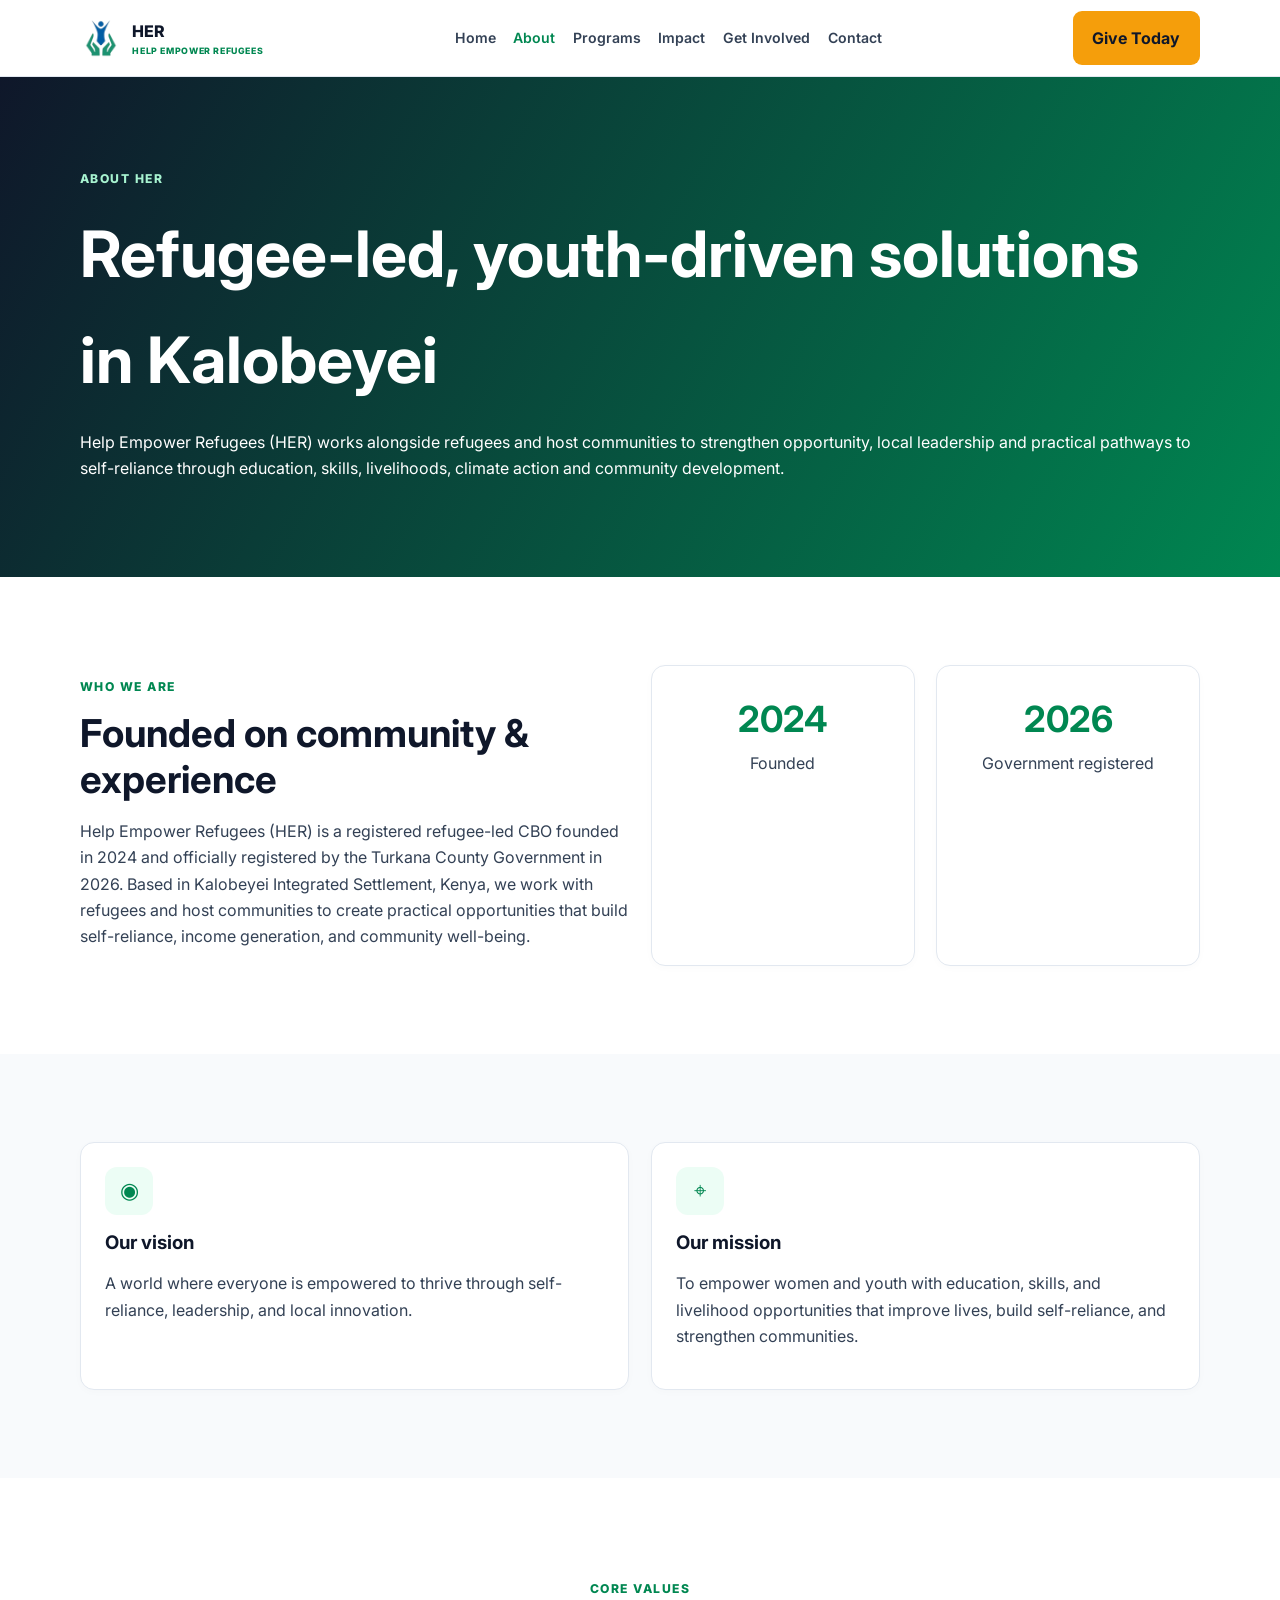
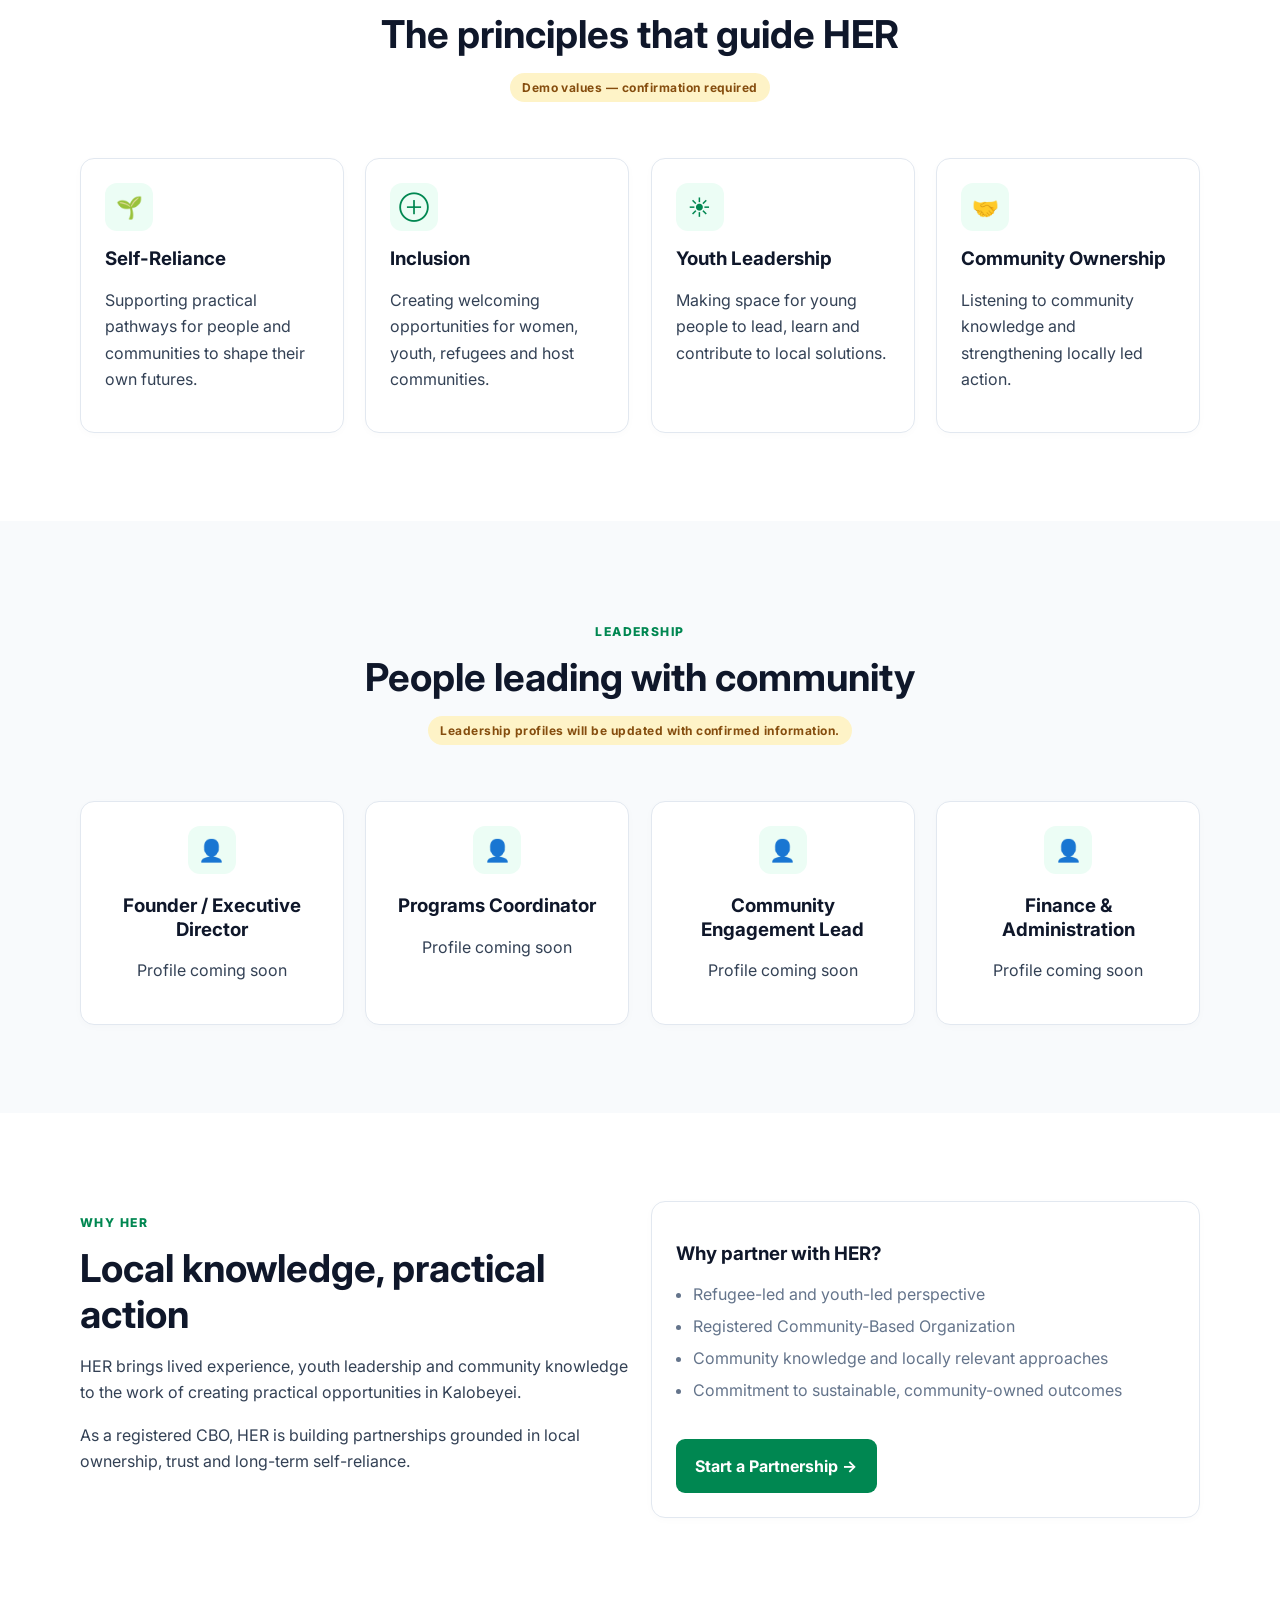
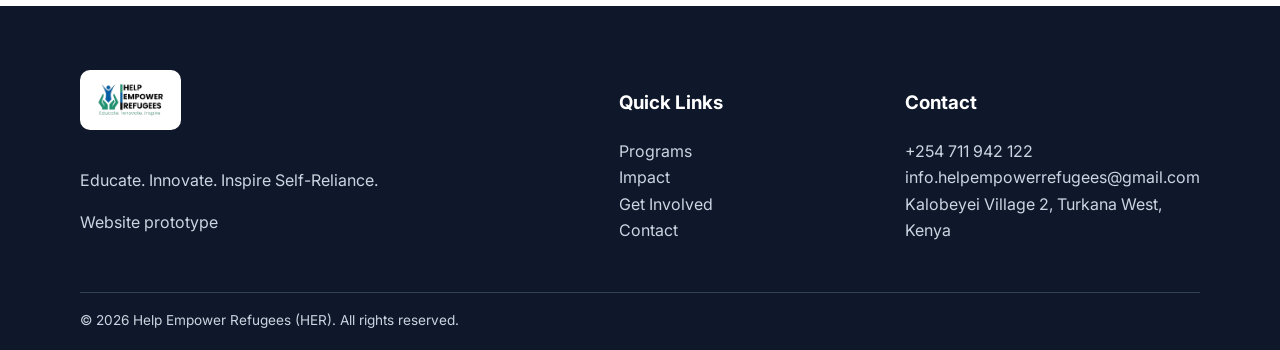
==== commit 65501d57: "Fix logo/favicon, remove News & Gallery pages, fix footer inconsistencies - Replaced placeholder sta" ====
--- a/about.html
+++ b/about.html
@@ -5,7 +5,7 @@
 <meta name="viewport" content="width=device-width,initial-scale=1">
 <title>About HER | Help Empower Refugees</title>
 <meta name="description" content="Help Empower Refugees (HER) is a refugee-led, youth-led community-based organization in Kalobeyei Integrated Settlement, Turkana County, Kenya.">
-<link href="https://fonts.googleapis.com/css2?family=Inter:wght@400;600;700;800&display=swap" rel="stylesheet">
+<link rel="icon" href="assets/favicon.ico" sizes="any"><link rel="icon" type="image/png" sizes="32x32" href="assets/favicon-32x32.png"><link rel="icon" type="image/png" sizes="16x16" href="assets/favicon-16x16.png"><link rel="apple-touch-icon" href="assets/apple-touch-icon.png"><link rel="icon" type="image/png" sizes="192x192" href="assets/icon-192.png"><link href="https://fonts.googleapis.com/css2?family=Inter:wght@400;600;700;800&display=swap" rel="stylesheet">
 <link rel="stylesheet" href="css/style.css">
 <link rel="stylesheet" href="css/responsive.css">
 <link rel="stylesheet" href="css/animations.css">
@@ -14,7 +14,7 @@
 <a class="skip-link" href="#main">Skip to content</a>
 <header class="site-header">
 <div class="container nav-wrap">
-<a class="brand" href="index.html"><span class="brand-mark">&#10022;</span><span>HER<small>HELP EMPOWER REFUGEES</small></span></a>
+<a class="brand" href="index.html"><img class="brand-mark-img" src="assets/logo-icon.png" alt="HER logo"><span>HER<small>HELP EMPOWER REFUGEES</small></span></a>
 <button class="menu-toggle" aria-expanded="false" aria-label="Open navigation">&#9776;</button>
 <nav class="nav-links" aria-label="Main navigation">
 <a href="index.html">Home</a>
@@ -22,8 +22,8 @@
 <a href="programs.html">Programs</a>
 <a href="impact.html">Impact</a>
 <a href="get-involved.html">Get Involved</a>
-<a href="news.html">News</a>
-<a href="gallery.html">Gallery</a>
+
+
 <a href="contact.html">Contact</a>
 </nav>
 <a class="btn btn-accent nav-give" href="give.html">Give Today</a>
@@ -130,11 +130,7 @@
 
 <footer class="site-footer">
 <div class="container footer-grid">
-<div>
-<h3>HER</h3>
-<p>Educate. Innovate. Inspire Self-Reliance.</p>
-<p>Website prototype</p>
-</div>
+<div><span class="footer-logo-wrap"><img class="footer-logo" src="assets/logo-full.png" alt="Help Empower Refugees logo"></span><p>Educate. Innovate. Inspire Self-Reliance.</p><p>Website prototype</p></div>
 <div>
 <h3>Quick Links</h3>
 <a href="programs.html">Programs</a><br>
--- a/css/style.css
+++ b/css/style.css
@@ -1,3 +1,3 @@
 /* HER site styles — simple, reusable vanilla CSS */
 :root{--primary:#008751;--secondary:#10b981;--dark:#0f172a;--accent:#f59e0b;--light:#f8fafc;--white:#fff;--muted:#64748b;--line:#e2e8f0;--radius:14px;--shadow:0 14px 32px rgba(15,23,42,.08)}
-*{box-sizing:border-box}html{scroll-behavior:smooth}body{margin:0;font:16px/1.65 Inter,Arial,sans-serif;color:#334155;background:var(--white)}img{max-width:100%;display:block}a{color:inherit;text-decoration:none}button,input,textarea,select{font:inherit}.container{width:min(1120px,90%);margin:auto}.skip-link{position:absolute;left:-999px}.skip-link:focus{left:1rem;top:1rem;z-index:9999;background:#fff;padding:.7rem;color:#000}.site-header{position:sticky;top:0;z-index:20;background:rgba(255,255,255,.96);border-bottom:1px solid var(--line);backdrop-filter:blur(10px)}.nav-wrap{min-height:76px;display:flex;align-items:center;justify-content:space-between;gap:1rem}.brand{display:flex;align-items:center;gap:.65rem;font-weight:800;color:var(--dark)}.brand-mark{width:42px;height:42px;display:grid;place-items:center;border-radius:11px;background:linear-gradient(135deg,var(--primary),var(--secondary));color:white;font-size:1.2rem}.brand small{display:block;color:var(--primary);font-size:.55rem;letter-spacing:.07em}.nav-links{display:flex;align-items:center;gap:1.1rem;font-size:.88rem;font-weight:600}.nav-links a:hover,.nav-links a[aria-current=page]{color:var(--primary)}.menu-toggle{display:none;border:0;background:transparent;font-size:1.5rem;color:var(--dark)}.btn{display:inline-flex;align-items:center;justify-content:center;gap:.45rem;border:2px solid transparent;border-radius:9px;padding:.72rem 1.1rem;font-weight:700;cursor:pointer}.btn-primary{background:var(--primary);color:#fff}.btn-primary:hover{background:#006d41}.btn-accent{background:var(--accent);color:var(--dark)}.btn-outline{border-color:currentColor}.btn-light{background:#fff;color:var(--primary)}.hero{position:relative;min-height:650px;display:grid;align-items:center;color:white;background:linear-gradient(115deg,rgba(15,23,42,.94),rgba(0,135,81,.72)),url('https://images.unsplash.com/photo-1531206715517-5c0ba140b2b8?auto=format&fit=crop&w=1800&q=80') center/cover}.hero-content{max-width:760px;padding:5rem 0}.eyebrow,.notice{display:inline-block;border-radius:99px;padding:.3rem .75rem;font-size:.75rem;font-weight:700;letter-spacing:.04em}.eyebrow{background:rgba(16,185,129,.18);border:1px solid rgba(255,255,255,.25)}.notice{color:#854d0e;background:#fef3c7;margin-bottom:1rem}.hero h1{font-size:clamp(2.6rem,6vw,4.6rem);line-height:1.06;margin:.9rem 0}.hero h1 span{color:#6ee7b7}.hero p{font-size:1.1rem;color:#e2e8f0;max-width:680px}.actions{display:flex;flex-wrap:wrap;gap:.8rem;margin-top:1.8rem}.section{padding:5.5rem 0}.surface{background:var(--light)}.section-head{max-width:720px;margin:0 auto 2.5rem;text-align:center}.kicker{color:var(--primary);text-transform:uppercase;font-size:.76rem;font-weight:800;letter-spacing:.12em}.section h2{color:var(--dark);line-height:1.2;font-size:clamp(1.9rem,3vw,2.7rem);margin:.45rem 0 1rem}.grid{display:grid;gap:1.35rem}.cols-2{grid-template-columns:repeat(2,minmax(0,1fr))}.cols-3{grid-template-columns:repeat(3,minmax(0,1fr))}.cols-4{grid-template-columns:repeat(4,minmax(0,1fr))}.card{background:white;border:1px solid var(--line);border-radius:var(--radius);padding:1.5rem;box-shadow:0 2px 8px rgba(15,23,42,.02)}.card:hover{transform:translateY(-4px);box-shadow:var(--shadow)}.icon{width:48px;height:48px;border-radius:12px;display:grid;place-items:center;background:#ecfdf5;color:var(--primary);font-size:1.35rem}.card h3{color:var(--dark);margin:1rem 0 .5rem;line-height:1.25}.text-link{color:var(--primary);font-weight:800}.stats{background:var(--dark);color:white}.stat{text-align:center;padding:1.2rem}.stat strong{display:block;color:#6ee7b7;font-size:2.55rem;line-height:1}.stat span{font-size:.8rem;text-transform:uppercase;letter-spacing:.07em;color:#cbd5e1}.program-card{padding:0;overflow:hidden}.program-card img,.gallery-item img{width:100%;height:205px;object-fit:cover}.program-card .card-body{padding:1.35rem}.page-hero{padding:5rem 0;color:white;background:linear-gradient(120deg,var(--dark),var(--primary))}.page-hero h1{font-size:clamp(2.5rem,5vw,4rem);margin:0}.list{padding-left:1.1rem}.list li{margin:.35rem 0}.program-filters{display:flex;flex-wrap:wrap;gap:.55rem;justify-content:center;margin-bottom:1.5rem}.filter{border:1px solid var(--line);background:#fff;border-radius:99px;padding:.45rem .8rem;cursor:pointer}.filter.active,.filter:hover{background:var(--primary);color:#fff;border-color:var(--primary)}.details{display:none;margin-top:.75rem}.details.open{display:block}.story{border-left:4px solid var(--accent)}.timeline{border-left:2px solid var(--primary);padding-left:1.5rem}.timeline article{position:relative;margin-bottom:1.5rem}.timeline article:before{content:'';position:absolute;width:12px;height:12px;background:var(--secondary);border-radius:50%;left:-1.93rem;top:.4rem}.placeholder{border:1px dashed #94a3b8;background:#f8fafc;color:#475569;padding:.75rem;font-size:.86rem}.gallery{columns:3 250px;column-gap:1rem}.gallery-item{break-inside:avoid;margin-bottom:1rem;position:relative;cursor:pointer}.gallery-item img{height:auto;border-radius:var(--radius)}.gallery-item span{position:absolute;bottom:.5rem;left:.5rem;background:rgba(15,23,42,.8);color:#fff;padding:.25rem .5rem;border-radius:4px;font-size:.75rem}.modal{position:fixed;inset:0;background:rgba(15,23,42,.92);z-index:30;display:none;place-items:center;padding:2rem}.modal.open{display:grid}.modal img{max-height:85vh;max-width:90vw}.modal button{position:absolute;right:1.5rem;top:1rem;background:transparent;border:0;color:#fff;font-size:2rem}.form-card{max-width:760px;margin:auto}.field{margin-bottom:1rem}.field label{display:block;font-weight:700;margin-bottom:.35rem;color:var(--dark)}.field input,.field textarea,.field select{width:100%;border:1px solid #cbd5e1;border-radius:8px;padding:.7rem}.field input:focus,.field textarea:focus{outline:3px solid #a7f3d0;border-color:var(--primary)}.form-message{margin-top:1rem;font-weight:600}.site-footer{background:var(--dark);color:#cbd5e1;padding:4rem 0 1.2rem}.site-footer h3{color:#fff}.footer-grid{display:grid;grid-template-columns:2fr 1fr 1fr;gap:2rem}.footer-grid a:hover{color:#6ee7b7}.footer-bottom{border-top:1px solid #334155;margin-top:2rem;padding-top:1rem;font-size:.85rem}.reveal{opacity:0;transform:translateY(18px);transition:.6s ease}.reveal.visible{opacity:1;transform:none}:focus-visible{outline:3px solid var(--accent);outline-offset:3px}
+*{box-sizing:border-box}html{scroll-behavior:smooth}body{margin:0;font:16px/1.65 Inter,Arial,sans-serif;color:#334155;background:var(--white)}img{max-width:100%;display:block}a{color:inherit;text-decoration:none}button,input,textarea,select{font:inherit}.container{width:min(1120px,90%);margin:auto}.skip-link{position:absolute;left:-999px}.skip-link:focus{left:1rem;top:1rem;z-index:9999;background:#fff;padding:.7rem;color:#000}.site-header{position:sticky;top:0;z-index:20;background:rgba(255,255,255,.96);border-bottom:1px solid var(--line);backdrop-filter:blur(10px)}.nav-wrap{min-height:76px;display:flex;align-items:center;justify-content:space-between;gap:1rem}.brand{display:flex;align-items:center;gap:.65rem;font-weight:800;color:var(--dark)}.brand-mark{width:42px;height:42px;display:grid;place-items:center;border-radius:11px;background:linear-gradient(135deg,var(--primary),var(--secondary));color:white;font-size:1.2rem}.brand-mark-img{width:42px;height:42px;object-fit:contain}.footer-logo{height:40px;width:auto;display:block}.footer-logo-wrap{display:inline-block;background:#fff;padding:10px 14px;border-radius:10px;margin-bottom:.85rem}.brand small{display:block;color:var(--primary);font-size:.55rem;letter-spacing:.07em}.nav-links{display:flex;align-items:center;gap:1.1rem;font-size:.88rem;font-weight:600}.nav-links a:hover,.nav-links a[aria-current=page]{color:var(--primary)}.menu-toggle{display:none;border:0;background:transparent;font-size:1.5rem;color:var(--dark)}.btn{display:inline-flex;align-items:center;justify-content:center;gap:.45rem;border:2px solid transparent;border-radius:9px;padding:.72rem 1.1rem;font-weight:700;cursor:pointer}.btn-primary{background:var(--primary);color:#fff}.btn-primary:hover{background:#006d41}.btn-accent{background:var(--accent);color:var(--dark)}.btn-outline{border-color:currentColor}.btn-light{background:#fff;color:var(--primary)}.hero{position:relative;min-height:650px;display:grid;align-items:center;color:white;background:linear-gradient(115deg,rgba(15,23,42,.94),rgba(0,135,81,.72)),url('https://images.unsplash.com/photo-1531206715517-5c0ba140b2b8?auto=format&fit=crop&w=1800&q=80') center/cover}.hero-content{max-width:760px;padding:5rem 0}.eyebrow,.notice{display:inline-block;border-radius:99px;padding:.3rem .75rem;font-size:.75rem;font-weight:700;letter-spacing:.04em}.eyebrow{background:rgba(16,185,129,.18);border:1px solid rgba(255,255,255,.25)}.notice{color:#854d0e;background:#fef3c7;margin-bottom:1rem}.hero h1{font-size:clamp(2.6rem,6vw,4.6rem);line-height:1.06;margin:.9rem 0}.hero h1 span{color:#6ee7b7}.hero p{font-size:1.1rem;color:#e2e8f0;max-width:680px}.actions{display:flex;flex-wrap:wrap;gap:.8rem;margin-top:1.8rem}.section{padding:5.5rem 0}.surface{background:var(--light)}.section-head{max-width:720px;margin:0 auto 2.5rem;text-align:center}.kicker{color:var(--primary);text-transform:uppercase;font-size:.76rem;font-weight:800;letter-spacing:.12em}.section h2{color:var(--dark);line-height:1.2;font-size:clamp(1.9rem,3vw,2.7rem);margin:.45rem 0 1rem}.grid{display:grid;gap:1.35rem}.cols-2{grid-template-columns:repeat(2,minmax(0,1fr))}.cols-3{grid-template-columns:repeat(3,minmax(0,1fr))}.cols-4{grid-template-columns:repeat(4,minmax(0,1fr))}.card{background:white;border:1px solid var(--line);border-radius:var(--radius);padding:1.5rem;box-shadow:0 2px 8px rgba(15,23,42,.02)}.card:hover{transform:translateY(-4px);box-shadow:var(--shadow)}.icon{width:48px;height:48px;border-radius:12px;display:grid;place-items:center;background:#ecfdf5;color:var(--primary);font-size:1.35rem}.card h3{color:var(--dark);margin:1rem 0 .5rem;line-height:1.25}.text-link{color:var(--primary);font-weight:800}.stats{background:var(--dark);color:white}.stat{text-align:center;padding:1.2rem}.stat strong{display:block;color:#6ee7b7;font-size:2.55rem;line-height:1}.stat span{font-size:.8rem;text-transform:uppercase;letter-spacing:.07em;color:#cbd5e1}.program-card{padding:0;overflow:hidden}.program-card img,.gallery-item img{width:100%;height:205px;object-fit:cover}.program-card .card-body{padding:1.35rem}.page-hero{padding:5rem 0;color:white;background:linear-gradient(120deg,var(--dark),var(--primary))}.page-hero h1{font-size:clamp(2.5rem,5vw,4rem);margin:0}.list{padding-left:1.1rem}.list li{margin:.35rem 0}.program-filters{display:flex;flex-wrap:wrap;gap:.55rem;justify-content:center;margin-bottom:1.5rem}.filter{border:1px solid var(--line);background:#fff;border-radius:99px;padding:.45rem .8rem;cursor:pointer}.filter.active,.filter:hover{background:var(--primary);color:#fff;border-color:var(--primary)}.details{display:none;margin-top:.75rem}.details.open{display:block}.story{border-left:4px solid var(--accent)}.timeline{border-left:2px solid var(--primary);padding-left:1.5rem}.timeline article{position:relative;margin-bottom:1.5rem}.timeline article:before{content:'';position:absolute;width:12px;height:12px;background:var(--secondary);border-radius:50%;left:-1.93rem;top:.4rem}.placeholder{border:1px dashed #94a3b8;background:#f8fafc;color:#475569;padding:.75rem;font-size:.86rem}.gallery{columns:3 250px;column-gap:1rem}.gallery-item{break-inside:avoid;margin-bottom:1rem;position:relative;cursor:pointer}.gallery-item img{height:auto;border-radius:var(--radius)}.gallery-item span{position:absolute;bottom:.5rem;left:.5rem;background:rgba(15,23,42,.8);color:#fff;padding:.25rem .5rem;border-radius:4px;font-size:.75rem}.modal{position:fixed;inset:0;background:rgba(15,23,42,.92);z-index:30;display:none;place-items:center;padding:2rem}.modal.open{display:grid}.modal img{max-height:85vh;max-width:90vw}.modal button{position:absolute;right:1.5rem;top:1rem;background:transparent;border:0;color:#fff;font-size:2rem}.form-card{max-width:760px;margin:auto}.field{margin-bottom:1rem}.field label{display:block;font-weight:700;margin-bottom:.35rem;color:var(--dark)}.field input,.field textarea,.field select{width:100%;border:1px solid #cbd5e1;border-radius:8px;padding:.7rem}.field input:focus,.field textarea:focus{outline:3px solid #a7f3d0;border-color:var(--primary)}.form-message{margin-top:1rem;font-weight:600}.site-footer{background:var(--dark);color:#cbd5e1;padding:4rem 0 1.2rem}.site-footer h3{color:#fff}.footer-grid{display:grid;grid-template-columns:2fr 1fr 1fr;gap:2rem}.footer-grid a:hover{color:#6ee7b7}.footer-bottom{border-top:1px solid #334155;margin-top:2rem;padding-top:1rem;font-size:.85rem}.reveal{opacity:0;transform:translateY(18px);transition:.6s ease}.reveal.visible{opacity:1;transform:none}:focus-visible{outline:3px solid var(--accent);outline-offset:3px}
